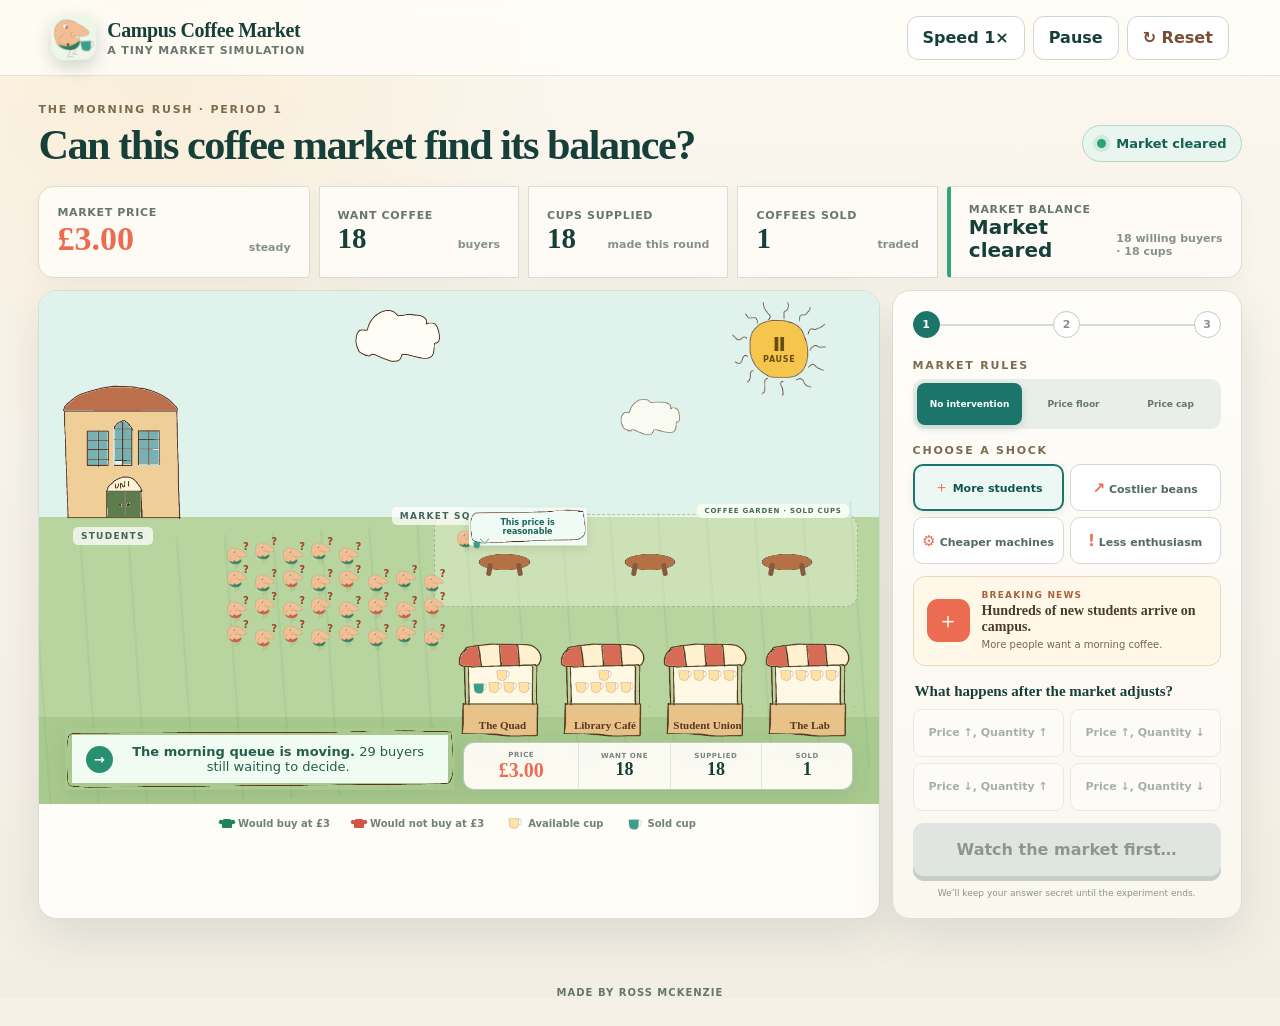
==== campus-coffee-market/index.html @ 9f4cde5a "Publish Campus Coffee Market" ====
<!doctype html>
<html lang="en">
  <head>
    <meta charset="UTF-8" />
    <meta name="viewport" content="width=device-width, initial-scale=1.0" />
    <meta name="theme-color" content="#173f3a" />
    <meta name="description" content="A tiny agent-based coffee market game about price discovery." />
    <meta property="og:title" content="Campus Coffee Market" />
    <meta property="og:description" content="Can a tiny market find its balance? Predict a shock, then watch buyers, coffee shops and prices adjust." />
    <meta property="og:type" content="website" />
    <meta property="og:image" content="/campus-coffee-market/og.png" />
    <meta name="twitter:card" content="summary_large_image" />
    <meta name="twitter:title" content="Campus Coffee Market" />
    <meta name="twitter:description" content="An interactive agent-based economics game for university open days." />
    <meta name="twitter:image" content="/campus-coffee-market/og.png" />
    <title>Campus Coffee Market</title>
    <script type="module" crossorigin src="/campus-coffee-market/assets/index-DklvJVyX.js"></script>
    <link rel="stylesheet" crossorigin href="/campus-coffee-market/assets/index-BuIMzpmz.css">
  </head>
  <body>
    <div id="app"></div>
  </body>
</html>
---- campus-coffee-market/assets/index-BuIMzpmz.css ----
:root{color:#173f3a;font-synthesis:none;text-rendering:optimizelegibility;--ink:#173f3a;--muted:#66766f;--paper:#fffdf8;--cream:#f6f1e7;--green:#1b7569;--green-dark:#10564e;--coral:#ec6c52;--gold:#f2b94b;--line:#d9ded6;--shadow:0 18px 45px #1f433b1c;background:#f6f1e7;font-family:Inter,ui-sans-serif,system-ui,-apple-system,BlinkMacSystemFont,Segoe UI,sans-serif}*{box-sizing:border-box}body{background:radial-gradient(circle at 12% 4%,#f2b94b24,#0000 26rem),linear-gradient(#fbf7ef,#f3eee4);min-width:320px;min-height:100vh;margin:0}button,fieldset{font:inherit}button{-webkit-tap-highlight-color:transparent}button:focus-visible,a:focus-visible{outline-offset:3px;outline:3px solid #f2b94b}.topbar{-webkit-backdrop-filter:blur(16px);backdrop-filter:blur(16px);background:#fffdf8d1;border-bottom:1px solid #173f3a1f;justify-content:space-between;align-items:center;min-height:76px;padding:12px clamp(18px,4vw,64px);display:flex}.brand{color:inherit;align-items:center;gap:11px;text-decoration:none;display:flex}.brand-mark{background:#eef6e8;border-radius:13px;width:45px;height:45px;display:block;position:relative;overflow:hidden;transform:rotate(-2deg);box-shadow:0 7px 17px #173f3a33}.brand-mark:before{content:"";background:url(/campus-coffee-market/art/sketches/coloured/customer-green-trousers-exact.png) 50%/contain no-repeat;position:absolute;inset:3px 6px 2px 3px}.brand-mark:after{content:"";background:url(/campus-coffee-market/art/sketches/coloured/cup-sold-exact.png) 50%/contain no-repeat;width:14px;height:11px;position:absolute;bottom:8px;right:2px}.brand strong{letter-spacing:-.02em;font-family:Georgia,serif;font-size:20px;display:block}.brand small{color:var(--muted);letter-spacing:.08em;text-transform:uppercase;margin-top:2px;font-size:11px;font-weight:700;display:block}.header-actions{gap:8px;display:flex}.icon-button{min-height:44px;color:var(--ink);cursor:pointer;background:#fff;border:1px solid #cfd7d1;border-radius:11px;padding:0 15px;font-weight:750}.icon-button:hover{background:#f1f6f3;border-color:#afc2b9}.icon-button:disabled{cursor:default;opacity:.6}.icon-button.reset{color:#7a4d35}.page-shell{width:min(1450px,100% - clamp(24px,6vw,88px));margin:0 auto;padding:27px 0 50px}.intro-row{justify-content:space-between;align-items:end;gap:20px;margin-bottom:20px;display:flex}.eyebrow,.control-kicker{color:#7c6b4f;letter-spacing:.16em;margin:0 0 7px;font-size:11px;font-weight:850}h1,h2{letter-spacing:-.035em;font-family:Georgia,Times New Roman,serif}h1{max-width:790px;color:var(--ink);margin:0;font-size:clamp(30px,3.3vw,48px);line-height:1.02}h2{margin:0;font-size:clamp(24px,2.2vw,34px)}.phase-pill{color:#146154;background:#e9f5ef;border:1px solid #b8d4ca;border-radius:100px;flex:none;margin-bottom:4px;padding:10px 14px;font-size:13px;font-weight:800}.phase-pill span{background:#2ca176;border-radius:50%;width:9px;height:9px;margin-right:6px;display:inline-block;box-shadow:0 0 0 4px #2ca17621}.phase-pill.shortage{color:#a43f2d;background:#fff0e7;border-color:#efbaa9}.phase-pill.shortage span{background:var(--coral);box-shadow:0 0 0 4px #ec6c5224}.phase-pill.surplus{color:#7a5a11;background:#fff7db;border-color:#e7ca73}.phase-pill.surplus span{background:#d89d23;box-shadow:0 0 0 4px #d89d2321}.metrics{grid-template-columns:1.15fr repeat(3,.85fr) 1.25fr;gap:9px;margin-bottom:12px;display:grid}.metric{background:#fffdf8d6;border:1px solid #d9ded7;grid-template-columns:auto auto;align-content:center;min-height:92px;padding:15px 18px;display:grid;box-shadow:0 6px 20px #1f433b0a}.metric:first-child{border-radius:15px 4px 4px 15px}.metric:last-child{border-radius:4px 15px 15px 4px}.metric>span{color:var(--muted);letter-spacing:.06em;text-transform:uppercase;grid-column:1/-1;font-size:11px;font-weight:800}.metric strong{color:var(--ink);align-self:baseline;font-family:Georgia,serif;font-size:29px;line-height:1.15}.metric em{color:#85918c;place-self:end;margin-bottom:4px;font-size:11px;font-style:normal;font-weight:750}.price-metric strong{color:var(--coral);font-size:34px}.imbalance-metric{border-left:4px solid #36a37c}.imbalance-metric strong{font-family:inherit;font-size:20px}.imbalance-metric.shortage{border-left-color:var(--coral);background:#fff8f4}.imbalance-metric.shortage strong{color:#b9432d}.imbalance-metric.surplus{border-left-color:var(--gold);background:#fffaf0}.imbalance-metric.surplus strong{color:#8b6413}.game-layout{grid-template-columns:minmax(0,1fr) 350px;align-items:stretch;gap:12px;display:grid}.market-panel,.control-panel{background:var(--paper);box-shadow:var(--shadow);border:1px solid #d8ded6;border-radius:18px}.market-panel{min-width:0;overflow:hidden}.market-scene{isolation:isolate;background:linear-gradient(#dff2ec 0 44%,#b8d59f 44% 83%,#a9ca8e 83%);height:clamp(485px,57vh,650px);position:relative;overflow:hidden}.market-scene:before{content:"";z-index:-1;background:repeating-linear-gradient(86deg,#0000 0 45px,#43744c12 46px 48px);height:52%;position:absolute;inset:45% -10% auto;transform:skewY(-3deg)}.scene-sky{position:absolute;inset:0 0 56%;overflow:hidden}.sun{color:#674d12;background:#f8ca5f;border:0;border-radius:50%;place-content:center;gap:1px;width:76px;height:76px;padding:0;display:grid;position:absolute;top:11%;right:8%;box-shadow:0 0 0 13px #f8ca5f2e,0 7px 18px #6a4d1324}.sun-control{z-index:3;cursor:pointer;transition:transform .18s,box-shadow .18s,background .18s}.sun-control:hover:not(:disabled){transform:scale(1.06);box-shadow:0 0 0 16px #f8ca5f33,0 9px 22px #6a4d1333}.sun-control:active:not(:disabled){transform:scale(.96)}.sun-control span{letter-spacing:-4px;font-size:20px;font-weight:950;line-height:1;transform:translate(-2px)}.sun-control small{letter-spacing:.09em;font-size:8px;font-weight:950}.sun-control.paused{color:#fff;background:var(--coral);box-shadow:0 0 0 13px #ec6c522e,0 7px 18px #6a35272b}.sun-control.paused span{letter-spacing:0;transform:translate(1px)}.sun-control.next-round{color:#fff;background:var(--teal);animation:1.15s ease-in-out infinite alternate nextRoundPrompt;box-shadow:0 0 0 13px #18786d2e,0 7px 18px #28504833}.sun-control.next-round span{letter-spacing:0;transform:none}.sun-control.next-round small{max-width:58px;line-height:1.05}.sun-control:disabled{cursor:default;color:#4b462cb3;background:#efd681;box-shadow:0 0 0 10px #efd68126}body[data-art-style=sketches] .sun{color:#674d12;width:98px;height:98px;box-shadow:none;background-color:#0000;background-image:url(/campus-coffee-market/art/sketches/coloured/sun-exact.png);background-position:50%;background-repeat:no-repeat;background-size:contain;border-radius:0;top:4%;right:6%}body[data-art-style=sketches] .sun-control:hover:not(:disabled){box-shadow:none;filter:drop-shadow(0 7px 7px #6a4d132e)}body[data-art-style=sketches] .sun-control.paused,body[data-art-style=sketches] .sun-control.next-round,body[data-art-style=sketches] .sun-control:disabled{box-shadow:none;background-color:#0000;background-image:url(/campus-coffee-market/art/sketches/coloured/sun-exact.png)}body[data-art-style=sketches] .sun-control.paused{color:#a33f31}body[data-art-style=sketches] .sun-control.next-round{color:#176f64}body[data-art-style=sketches] .sun-control:disabled{opacity:.72}.policy-sign{z-index:6;color:#fff;text-align:center;background:#a7672f;border:3px solid #f7f0dc;border-radius:5px;outline:2px solid #704c2f;min-width:118px;padding:7px 10px;position:absolute;top:10%;left:32%;transform:rotate(-1deg);box-shadow:0 5px #57361f2e}.policy-sign[hidden]{display:none}.policy-sign small,.policy-sign strong{display:block}.policy-sign small{letter-spacing:.13em;opacity:.82;font-size:7px;font-weight:900}.policy-sign strong{margin-top:2px;font-size:12px;line-height:1}.policy-sign.price-cap{background:#b94f3d}.policy-sign.price-floor{background:#39786d}.cloud{background:#ffffffc2;border-radius:20px;width:85px;height:20px;position:absolute}.cloud:before,.cloud:after{content:"";background:inherit;border-radius:50%;position:absolute;bottom:0}.cloud:before{width:33px;height:33px;left:15px}.cloud:after{width:27px;height:27px;right:13px}.cloud-one{top:18%;left:40%}.cloud-two{opacity:.8;top:38%;left:69%;transform:scale(.7)}body[data-art-style=sketches] .cloud{background-color:#0000;background-image:url(/campus-coffee-market/art/sketches/coloured/cloud-exact.png);background-position:50%;background-repeat:no-repeat;background-size:contain;border-radius:0;width:96px;height:58px}body[data-art-style=sketches] .cloud:before,body[data-art-style=sketches] .cloud:after{display:none}body[data-art-style=sketches] .cloud-one{top:7%;left:37%}body[data-art-style=sketches] .cloud-two{top:43%;left:67%}@keyframes nextRoundPrompt{0%{transform:scale(1)}to{transform:scale(1.06)}}.campus-building{z-index:1;background:#d8b180;border-bottom:8px solid #b88960;border-radius:4px 4px 0 0;justify-content:center;align-items:center;gap:8%;width:27%;height:18%;display:flex;position:absolute;top:25.5%;left:3.5%;box-shadow:0 10px #d8b180,0 18px #b88960}.campus-building:before{content:"";border-bottom:20px solid #8e5b42;border-left:17px solid #0000;border-right:17px solid #0000;position:absolute;top:-19px;left:-7%;right:-7%}.campus-building i{background:#eef7ec;border-radius:50% 50% 0 0;width:9%;height:42%;box-shadow:inset 0 0 0 3px #7b654e}.campus-building .flag{background:var(--coral);color:#fff;letter-spacing:.1em;padding:3px 7px;font-size:8px;font-weight:900;position:absolute;top:-37px;left:50%}.campus-building .flag:before{content:"";background:#5b4d3c;width:2px;height:28px;position:absolute;top:-3px;left:-3px}body[data-art-style=sketches] .campus-building{width:28%;height:27%;box-shadow:none;background:url(/campus-coffee-market/art/sketches/coloured/university-building-exact.png) 0 100%/contain no-repeat;border:0;border-radius:0;display:block;top:18%;left:2.5%}body[data-art-style=sketches] .campus-building:before,body[data-art-style=sketches] .campus-building>*{display:none}.zone-label{z-index:3;color:#44655a;letter-spacing:.14em;background:#ffffffb8;border-radius:5px;padding:4px 8px;font-size:9px;font-weight:900;position:absolute}.students-label{top:46%;left:4%}.queue-label{top:42%;left:42%}.seating-area{z-index:2;background:#eff8e059;border:1px dashed #34695057;border-radius:13px;height:18%;position:absolute;top:43.5%;left:47%;right:2.5%}.seating-area>span{color:#47695c;letter-spacing:.11em;background:#f9fff2e6;border-radius:5px;padding:3px 7px;font-size:7px;font-weight:950;position:absolute;top:-11px;right:8px}.garden-table{background:#b77a4e;border-radius:5px;width:11%;height:8px;position:absolute;top:48%;box-shadow:0 3px #8f603f}.garden-table:before,.garden-table:after{content:"";background:#865a3f;border-radius:2px;width:5px;height:18px;position:absolute;top:-5px}.garden-table:before{left:18%;transform:rotate(10deg)}.garden-table:after{right:18%;transform:rotate(-10deg)}.garden-table.table-one{left:10%}.garden-table.table-two{left:44.5%}.garden-table.table-three{right:10%}body[data-art-style=sketches] .garden-table{width:13%;height:18px;box-shadow:none;background:url(/campus-coffee-market/art/sketches/coloured/market-table-exact.png) 50%/100% 100% no-repeat;border-radius:0;top:42%}body[data-art-style=sketches] .garden-table:before,body[data-art-style=sketches] .garden-table:after{height:13px;top:10px}.people-layer{z-index:5;pointer-events:none;position:absolute;inset:0}.person{left:var(--x);top:var(--y);width:14px;height:24px;transition:left .72s cubic-bezier(.2,.8,.3,1),top .72s cubic-bezier(.2,.8,.3,1),opacity .45s;transition-delay:var(--delay);position:absolute;transform:translate(-50%,-50%)}.person:before{content:"";background:#e3a879;border-radius:50%;width:9px;height:9px;position:absolute;top:0;left:3px;box-shadow:0 0 0 1px #4230241f}.person i{border-radius:5px 5px 2px 2px;width:11px;height:10px;position:absolute;top:9px;left:2px}.person b:before,.person b:after{content:"";background:#365b55;border-radius:2px;width:3px;height:6px;position:absolute;top:18px}.person b:before{left:3px;transform:rotate(5deg)}.person b:after{right:2px;transform:rotate(-5deg)}.person.willing-at-three i{background:#218263}.person.unwilling-at-three i{background:#d65348}.person.inactive{opacity:.62}.person.inactive:after{content:"×";color:#9e4136;font-size:11px;font-weight:900;position:absolute;top:-5px;left:10px}.agent-thought{color:#8b3829;text-align:center;background:#fff4ee;border:1px solid #e8a492;border-radius:6px;width:max-content;max-width:118px;padding:3px 6px;font-size:8px;font-weight:900;display:none;position:absolute;top:-22px;left:12px;box-shadow:0 3px 8px #4e30221f}.agent-thought:before{content:"";background:#fff4ee;border-bottom:1px solid #e8a492;border-right:1px solid #e8a492;width:6px;height:6px;position:absolute;bottom:-4px;left:5px;transform:rotate(45deg)}.person.turning-away{opacity:1;filter:none;z-index:8;transition-duration:1.15s}.person.turning-away i{transform:scaleX(-1)}.person.turning-away:after{content:"↙";color:#a03d2c;font-size:12px;top:3px;left:-9px}.person.turning-away .agent-thought{animation:.72s both thoughtPop;display:block}.person.satisfied{z-index:9}.person.satisfied .agent-thought{color:#1c6659;background:#f0fbf5;border-color:#7bbba8;animation:.72s both thoughtPop;display:block}.person.satisfied .agent-thought:before{background:#f0fbf5;border-color:#7bbba8}.person.queued{animation:.85s ease-in-out infinite alternate waiting;animation-delay:var(--delay)}.person.queued:after{content:"?";color:#9c432f;font-size:10px;font-weight:900;position:absolute;top:-7px;left:10px}.person.no-coffee:after{content:"!";color:#a03d2c;font-size:12px}.person.sold-out-speaker .agent-thought{animation:.72s both thoughtPop;display:block}.person.served{animation:1.1s ease-in-out infinite alternate happy;animation-delay:var(--delay)}.person.served:after{content:"";background:#35a08e;border:1px solid #225f57;border-radius:1px 1px 3px 3px;width:6px;height:5px;position:absolute;top:10px;right:-4px;box-shadow:2px 0 0 -1px #eef8f4,3px 0 0 -1px #225f57}.person.entrant i{box-shadow:0 0 0 3px var(--coral);outline:2px solid #fff}body[data-art-style=sketches] .person{width:20px;height:23px}body[data-art-style=sketches] .person:before,body[data-art-style=sketches] .person b{display:none}body[data-art-style=sketches] .person i{transform-origin:50%;background-color:#0000;background-position:50%;background-repeat:no-repeat;background-size:contain;border-radius:0;width:100%;height:100%;top:0;left:0}body[data-art-style=sketches] .person.willing-at-three i{background-image:url(/campus-coffee-market/art/sketches/coloured/customer-green-trousers-exact.png)}body[data-art-style=sketches] .person.unwilling-at-three i{background-image:url(/campus-coffee-market/art/sketches/coloured/customer-red-trousers-exact.png)}body[data-art-style=sketches] .person.inactive:after,body[data-art-style=sketches] .person.queued:after{top:-6px;left:16px}body[data-art-style=sketches] .person.turning-away:after{top:8px;left:-8px}body[data-art-style=sketches] .person.entrant i{box-shadow:none;filter:drop-shadow(0 0 2px white) drop-shadow(0 0 2px var(--coral));outline:0}body[data-art-style=sketches] .person.served:after{width:9px;height:7px;box-shadow:none;background:url(/campus-coffee-market/art/sketches/coloured/cup-sold-exact.png) 50%/contain no-repeat;border:0;border-radius:0;top:12px;right:-5px}@keyframes waiting{to{translate:0 -3px}}@keyframes happy{to{translate:0 -2px;rotate:2deg}}@keyframes thoughtPop{0%{opacity:0;transform:translateY(5px)scale(.9)}to{opacity:1;transform:translateY(0)scale(1)}}.shops-row{z-index:4;grid-template-columns:repeat(4,1fr);gap:7px;display:grid;position:absolute;bottom:12.5%;left:49.5%;right:2.5%}.shop{text-align:center;background:#fff8ea;border:2px solid #fff9ee;border-radius:7px 7px 3px 3px;min-width:0;height:118px;padding:29px 6px 6px;position:relative;box-shadow:0 8px #3454412e}.shop:before{content:"";background:#d6ebdf;border:2px solid #26584d29;border-radius:9px 9px 0 0;height:45px;position:absolute;bottom:0;left:10%;right:10%}.shop strong{z-index:2;color:#274e47;white-space:nowrap;text-overflow:ellipsis;font-family:Georgia,serif;font-size:clamp(10px,1.1vw,14px);display:block;position:relative;overflow:hidden}.shop>span{color:#31574f;font-size:9px;font-weight:800;position:absolute;bottom:-22px;left:4px;right:4px}.shop>span b{color:#a24531}.shop .shop-bubble{z-index:12;color:#843827;background:#fffaf5;border:1px solid #e7a38f;border-radius:10px;width:max-content;max-width:128px;padding:7px 9px;font-size:10px;font-weight:900;line-height:1.2;animation:.34s cubic-bezier(.2,.9,.35,1.25) both shopBubblePop;position:absolute;bottom:calc(100% + 10px);left:50%;right:auto;transform:translate(-50%);box-shadow:0 6px 16px #432f2229}.shop .shop-bubble:after{content:"";background:#fffaf5;border-bottom:1px solid #e7a38f;border-right:1px solid #e7a38f;width:8px;height:8px;position:absolute;bottom:-5px;left:50%;transform:translate(-50%)rotate(45deg)}@keyframes shopBubblePop{0%{opacity:0;transform:translate(-50%)translateY(6px)scale(.88)}to{opacity:1;transform:translate(-50%)translateY(0)scale(1)}}.awning{border-radius:6px 6px 2px 2px;height:22px;display:flex;position:absolute;top:0;left:-2px;right:-2px;overflow:hidden}.awning i{background:var(--coral);flex:1}.awning i:nth-child(2n){background:#fff5e3}.shop.gold .awning i:nth-child(odd){background:#e8a82c}.shop.mint .awning i:nth-child(odd){background:#3a9987}.shop.blue .awning i:nth-child(odd){background:#557fa2}.cup-rack{z-index:2;flex-wrap:wrap-reverse;justify-content:center;gap:3px;display:flex;position:absolute;bottom:13px;left:10%;right:10%}.mini-cup,.key-cup{background:#fff;border:1.5px solid #955933;border-radius:1px 1px 4px 4px;width:10px;height:8px;display:inline-block;position:relative}.mini-cup:after,.key-cup:after{content:"";border:1.5px solid #955933;border-left:0;border-radius:0 4px 4px 0;width:4px;height:4px;position:absolute;top:1px;right:-4px}.mini-cup.sold,.key-cup.sold{opacity:1;background:#35a08e;border-color:#1f675d;transform:translateY(1px)}.mini-cup.sold:after,.key-cup.sold:after{border-color:#1f675d}.mini-cup.unsold,.key-cup.available{background:#ffe2a4}.mini-cup.unsold{animation:.8s ease-in-out infinite alternate cupPulse}body[data-art-style=sketches] .mini-cup,body[data-art-style=sketches] .key-cup{background-color:#0000;background-position:50%;background-repeat:no-repeat;background-size:contain;border:0;border-radius:0;width:14px;height:11px}body[data-art-style=sketches] .mini-cup:after,body[data-art-style=sketches] .key-cup:after{display:none}body[data-art-style=sketches] .mini-cup.unsold,body[data-art-style=sketches] .key-cup.available{background-color:#0000;background-image:url(/campus-coffee-market/art/sketches/coloured/cup-available-exact.png)}body[data-art-style=sketches] .mini-cup.sold,body[data-art-style=sketches] .key-cup.sold{background-color:#0000;background-image:url(/campus-coffee-market/art/sketches/coloured/cup-sold-exact.png);border:0}@keyframes cupPulse{to{transform:translateY(-2px)}}body[data-art-style=sketches] .shop{height:100px;box-shadow:none;background-color:#0000;background-image:url(/campus-coffee-market/art/sketches/coloured/coffee-shop-exact.png);background-position:50%;background-repeat:no-repeat;background-size:100% 100%;border:0;border-radius:0;padding:0}body[data-art-style=sketches] .shop:before,body[data-art-style=sketches] .shop .awning{display:none}body[data-art-style=sketches] .shop strong{z-index:3;color:#5b3520;font-family:Georgia,serif;font-size:clamp(8px,.9vw,11px);line-height:1;position:absolute;bottom:9%;left:8%;right:8%}body[data-art-style=sketches] .shop .cup-rack{align-content:flex-end;gap:1px;height:27%;inset:30% 12% auto}body[data-art-style=sketches] .shop>span:not(.shop-bubble){bottom:-20px}.scene-caption{z-index:7;color:#255e50;text-align:center;-webkit-backdrop-filter:blur(8px);backdrop-filter:blur(8px);background:#f7fffaeb;border:1px solid #47856c59;border-radius:11px;justify-content:center;align-items:center;gap:10px;min-height:48px;padding:9px 14px;font-size:13px;display:flex;position:absolute;bottom:2.7%;left:3%;right:50.5%;box-shadow:0 6px 20px #2c5c461f}.scene-caption.shortage{color:#8e3b2c;background:#fff4eff0;border-color:#e9a18e}.scene-caption.surplus{color:#76550d;background:#fffae7f0;border-color:#e6c166}.caption-copy{min-width:0}.caption-next{min-height:32px;color:inherit;font:inherit;cursor:pointer;background:#ffffffb8;border:1px solid;border-radius:8px;flex:none;padding:5px 9px;font-size:10px;font-weight:850}.caption-next:hover{background:#fff;transform:translateY(-1px)}.caption-next:focus-visible{outline-offset:2px;outline:3px solid #1e695d47}body[data-art-style=sketches] .shop-bubble,body[data-art-style=sketches] .agent-thought,body[data-art-style=sketches] .scene-caption{border:7px solid #0000;background-clip:padding-box;border-image-source:url(/campus-coffee-market/art/sketches/coloured/text-box-border-exact.png);border-image-slice:42 58;border-image-width:8px;border-image-repeat:stretch;border-radius:0}body[data-art-style=sketches] .shop-bubble:after,body[data-art-style=sketches] .agent-thought:before{border-color:#5b3520}.site-credit{width:min(1180px,100% - 34px);color:var(--muted);letter-spacing:.1em;text-align:center;text-transform:uppercase;margin:18px auto 28px;font-size:10px;font-weight:800}.caption-icon{color:#fff;background:#29906f;border-radius:50%;flex:none;place-items:center;width:27px;height:27px;font-weight:900;display:grid}.shortage .caption-icon{background:var(--coral)}.surplus .caption-icon{background:#d59b22}.scene-stats{z-index:8;-webkit-backdrop-filter:blur(8px);backdrop-filter:blur(8px);background:#fffdf8f0;border:1px solid #47695e57;border-radius:11px;grid-template-columns:1.25fr repeat(3,1fr);min-height:48px;display:grid;position:absolute;bottom:2.7%;left:50.5%;right:3%;overflow:hidden;box-shadow:0 6px 20px #2c5c461f}.scene-stat{text-align:center;border-left:1px solid #dde4df;place-content:center;min-width:0;padding:7px 5px;display:grid}.scene-stat:first-child{border-left:0}.scene-stat small{color:#78857f;letter-spacing:.08em;font-size:7px;font-weight:900}.scene-stat strong{color:var(--ink);font-family:Georgia,serif;font-size:18px;line-height:1.1}.scene-stat.price strong{color:var(--coral);font-size:20px}.visual-key{color:#718079;flex-wrap:wrap;justify-content:center;align-items:center;gap:8px 24px;min-height:38px;padding:8px 16px;font-size:10px;font-weight:750;display:flex}.visual-key span{align-items:center;gap:6px;display:inline-flex}.key-shirt{border-radius:3px 3px 1px 1px;width:10px;height:9px;display:inline-block;position:relative}.key-shirt:before,.key-shirt:after{content:"";background:inherit;border-radius:1px;width:4px;height:4px;position:absolute;top:1px}.key-shirt:before{left:-3px;transform:rotate(25deg)}.key-shirt:after{right:-3px;transform:rotate(-25deg)}.key-shirt.willing{background:#218263}.key-shirt.unwilling{background:#d65348}.control-panel{background:linear-gradient(#fffdf9,#faf7ef);padding:20px}.step-marker{align-items:center;margin-bottom:21px;display:flex}.step-marker span{color:#87928d;background:#fff;border:1px solid #bdc9c3;border-radius:50%;place-items:center;width:27px;height:27px;font-size:11px;font-weight:850;display:grid}.step-marker span.active{color:#fff;border-color:var(--green);background:var(--green)}.step-marker i{background:#d5dcd7;flex:1;height:2px}.scenario-grid{grid-template-columns:1fr 1fr;gap:6px;margin-bottom:12px;display:grid}.policy-toggle{background:#e9eeea;border-radius:11px;grid-template-columns:1.15fr 1fr 1fr;gap:5px;margin-bottom:15px;padding:4px;display:grid}.policy-toggle button{color:#66756f;cursor:pointer;background:0 0;border:0;border-radius:8px;min-height:42px;padding:5px 6px;font-size:9px;font-weight:850;line-height:1.15}.policy-toggle button.selected{color:#fff;background:var(--green);box-shadow:0 3px 8px #1b756933}.secondary-kicker{margin-top:3px}.scenario-button{color:#526a63;cursor:pointer;background:#fff;border:1px solid #d2dbd5;border-radius:10px;min-height:47px;padding:7px 8px;font-size:11px;font-weight:800}.scenario-button span{color:var(--coral);margin-right:4px;font-size:15px}.scenario-button.selected{border:2px solid var(--green);color:var(--green-dark);background:#edf8f4;box-shadow:0 3px 10px #1b75691a}.shock-card,.shock-badge{border-radius:12px;align-items:center;gap:12px;display:flex}.shock-card{background:#fff8e8;border:1px solid #ecd8b8;margin-bottom:17px;padding:13px}.shock-card.policy-card{background:#f0f8f5;border-color:#c9ddd6}.shock-card.policy-card .shock-icon{background:#39786d}.shock-icon,.shock-badge>span{color:#fff;background:var(--coral);border-radius:11px;flex:none;place-items:center;width:43px;height:43px;font-size:22px;font-weight:850;display:grid}.shock-card small,.shock-badge small{color:#a7623b;letter-spacing:.13em;font-size:9px;font-weight:900;display:block}.shock-card strong{color:#493b2d;margin:3px 0;font-family:Georgia,serif;font-size:14px;line-height:1.15;display:block}.shock-card p{color:#776450;margin:0;font-size:10px;line-height:1.35}.prediction-field{border:0;margin:0 0 12px;padding:0}.prediction-field legend{color:var(--ink);margin-bottom:9px;font-family:Georgia,serif;font-size:15px;font-weight:700}.prediction-grid{grid-template-columns:1fr 1fr;gap:6px;display:grid}.prediction-button{color:#4b625b;cursor:pointer;background:#fff;border:1px solid #d2dad5;border-radius:9px;min-height:48px;padding:7px;font-size:11px;font-weight:800;line-height:1.25}.prediction-button:hover:not(:disabled){background:#f1f9f6;border-color:#75a99c}.prediction-button.selected{color:#fff;border-color:var(--green);background:var(--green)}.prediction-button:disabled{opacity:.48;cursor:default}.primary-button{color:#fff;background:var(--green);width:100%;min-height:53px;box-shadow:0 7px 0 var(--green-dark);cursor:pointer;border:0;border-radius:11px;padding:10px 16px;font-weight:850}.primary-button:hover:not(:disabled){background:#20877a;transform:translateY(-1px)}.primary-button:active:not(:disabled){box-shadow:0 3px 0 var(--green-dark);transform:translateY(4px)}.primary-button:disabled{color:#8c9792;cursor:default;background:#e0e5e1;box-shadow:0 5px #c6cec8}.hint{color:#8a958f;text-align:center;margin:12px 0 0;font-size:9px}.shock-badge{background:#eef7f3;padding:14px}.shock-badge strong{font-family:Georgia,serif;font-size:16px;display:block}.shock-badge small{color:#66766f;letter-spacing:0;margin-top:3px;line-height:1.35}.watch-list{margin-top:25px}.watch-list>p{color:var(--muted);text-transform:uppercase;letter-spacing:.08em;margin:0 0 12px;font-size:11px;font-weight:800}.watch-list span{color:#9aa49f;border-bottom:1px solid #e6e9e6;align-items:center;gap:10px;min-height:45px;font-size:12px;font-weight:750;display:flex}.watch-list span i{background:#e6e9e6;border-radius:50%;place-items:center;width:24px;height:24px;font-size:10px;font-style:normal;display:grid}.watch-list span.seen{color:var(--green-dark)}.watch-list span.seen i{color:#fff;background:var(--green)}.waiting-copy{color:#687871;text-align:center;margin-top:26px;font-size:11px}.waiting-copy i{background:var(--coral);border-radius:50%;width:8px;height:8px;margin-right:6px;animation:.7s infinite alternate blink;display:inline-block}.round-lesson{color:#214f49;background:#edf8f5;border:1px solid #b9d9d2;border-radius:14px;margin-top:16px;padding:15px 16px}.round-lesson small{color:var(--teal);letter-spacing:.09em;margin-bottom:5px;font-size:10px;font-weight:900;display:block}.round-lesson strong{font-size:15px;line-height:1.25;display:block}.round-lesson p{color:#486962;margin:6px 0 0;font-size:12px;line-height:1.45}@keyframes blink{to{opacity:.25}}.result-mark{background:#e9f6ef;border-radius:12px;align-items:center;gap:12px;padding:14px;display:flex}.result-mark>span{color:#fff;background:#2a9a72;border-radius:50%;place-items:center;width:42px;height:42px;font-size:22px;font-weight:900;display:grid}.result-mark.try-again{background:#fff4df}.result-mark.try-again>span{background:#d89f2e}.result-mark strong,.result-mark small{display:block}.result-mark strong{font-family:Georgia,serif;font-size:18px}.result-mark small{color:var(--muted);margin-top:3px;font-size:10px;line-height:1.3}.result-numbers{grid-template-columns:1fr 1fr;gap:8px;margin:15px 0;display:grid}.result-numbers div{background:#fff;border:1px solid #dbe1dc;border-radius:10px;padding:11px}.result-numbers span,.result-numbers small{color:#7b8882;letter-spacing:.08em;font-size:8px;font-weight:800;display:block}.result-numbers strong{color:var(--coral);margin:2px 0;font-family:Georgia,serif;font-size:21px;display:block}.result-explanation{color:#53665f;font-size:12px;line-height:1.55}.economics-button{margin-top:6px}.text-button{width:100%;color:var(--green-dark);cursor:pointer;background:0 0;border:0;margin-top:13px;font-size:11px;font-weight:850}.economics-panel{background:var(--paper);box-shadow:var(--shadow);border:1px solid #d8ded6;border-radius:18px;grid-template-columns:.9fr 1.1fr;align-items:center;gap:30px;margin-top:13px;padding:25px;display:grid}.economics-panel[hidden]{display:none}.economics-panel p:not(.eyebrow){color:var(--muted);line-height:1.55}#economics-chart{background:#fbfaf6;border-radius:12px;width:100%;height:280px}.chart-legend{color:#66736e;flex-wrap:wrap;gap:8px 15px;margin-top:16px;font-size:11px;display:flex}.chart-legend span{align-items:center;gap:7px;display:inline-flex}.legend-line{border-top:3px solid #6f7773;width:25px;height:0}.legend-line.baseline{border-top-style:dashed;border-top-width:2px}.legend-line.shifted{border-color:var(--teal)}.legend-line.shifted.demand{border-color:var(--coral)}.legend-line.shifted.policy{border-color:#c17b18}@media (width<=1050px){.metrics{grid-template-columns:repeat(5,minmax(0,1fr))}.metric{padding:12px}.metric strong{font-size:24px}.game-layout{grid-template-columns:1fr 310px}.control-panel{padding:16px}}@media (width<=820px){.topbar{align-items:flex-start}.brand small{display:none}.header-actions{flex-wrap:wrap;justify-content:flex-end}.icon-button{min-height:40px;padding:0 10px;font-size:11px}.page-shell{width:min(100% - 20px,720px);padding-top:20px}.intro-row{align-items:flex-start}.phase-pill{display:none}.metrics{grid-template-columns:repeat(2,1fr)}.metric,.metric:first-child,.metric:last-child{border-radius:11px}.metric:last-child{grid-column:1/-1}.game-layout{grid-template-columns:1fr}.market-scene{height:510px}.scene-caption{font-size:11px;right:48%}.scene-stats{left:53%}.control-panel{order:-1}.economics-panel{grid-template-columns:1fr}}@media (width<=520px){.topbar{padding:10px 12px}.brand strong{font-size:16px}.brand-mark{width:38px;height:38px;font-size:19px}.header-actions .reset{display:none}h1{font-size:30px}.metric{min-height:78px}.metric strong{font-size:23px}.market-scene{height:430px}.seating-area{top:44%;left:40%;right:1.5%}.scene-caption{flex-wrap:wrap;gap:6px;min-height:44px;bottom:2%;left:2%;right:2%}.caption-copy{white-space:nowrap;text-overflow:ellipsis;overflow:hidden}.caption-next{min-height:28px;padding-block:3px}.scene-stats{min-height:42px;bottom:14%;left:31%;right:2%}.scene-stat{padding-inline:2px}.scene-stat small{font-size:6px}.scene-stat strong{font-size:14px}.scene-stat.price strong{font-size:15px}.shops-row{gap:3px;left:42%;right:1.5%}.shop{height:95px}.shop strong{font-size:8px}.shop>span{font-size:7px}.visual-key{gap:9px;padding-inline:8px;font-size:8px}}@media (prefers-reduced-motion:reduce){*,:before,:after{scroll-behavior:auto!important;transition-duration:.01ms!important;animation-duration:.01ms!important;animation-iteration-count:1!important}}
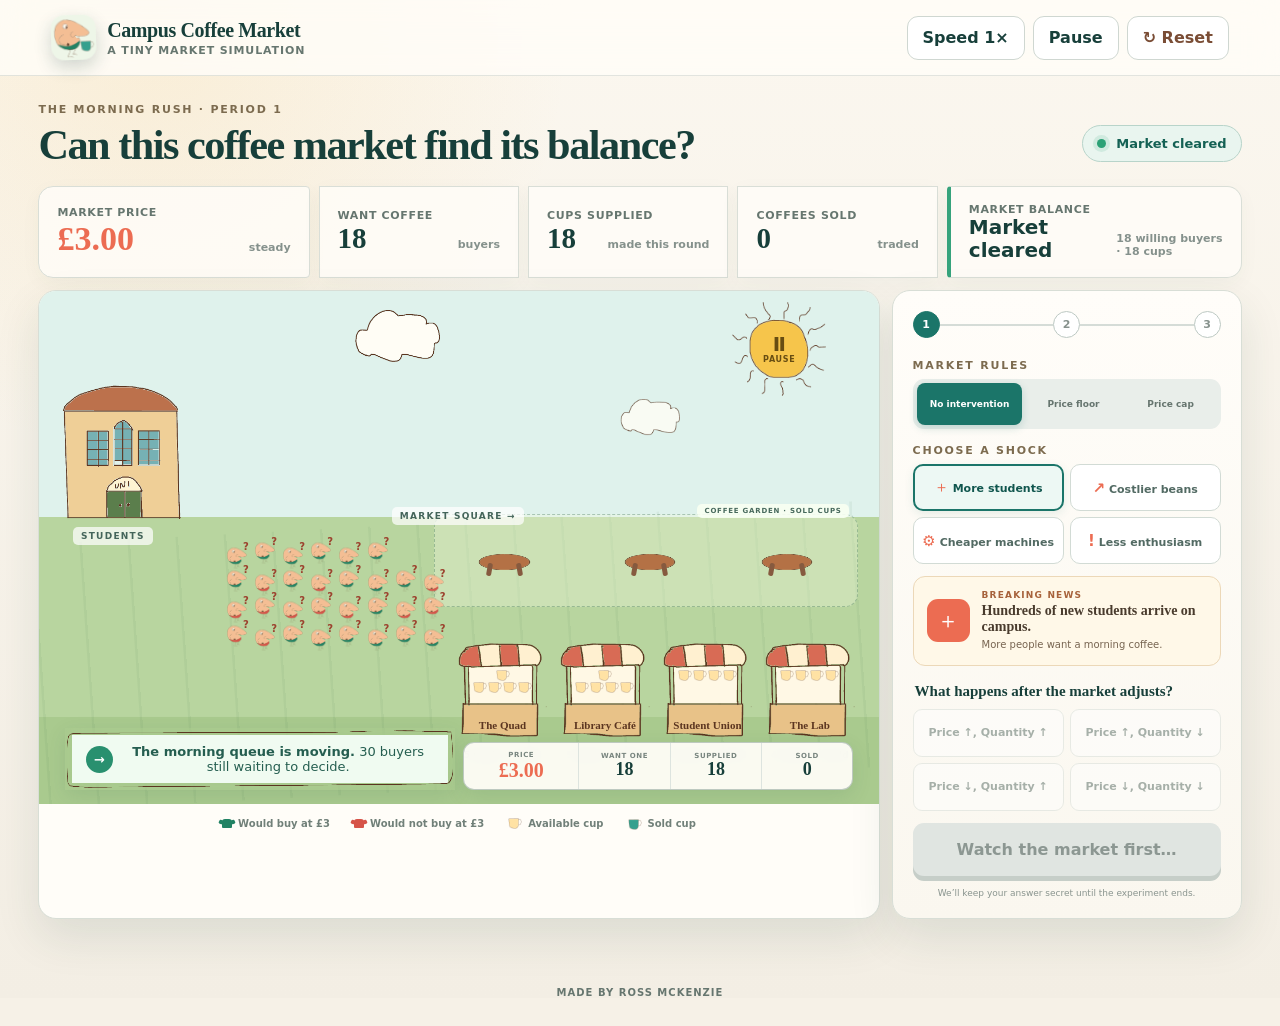
==== commit 0288f459: "Fix Campus Coffee Market preview layering" ====
--- a/campus-coffee-market/index.html
+++ b/campus-coffee-market/index.html
@@ -8,11 +8,16 @@
     <meta property="og:title" content="Campus Coffee Market" />
     <meta property="og:description" content="Can a tiny market find its balance? Predict a shock, then watch buyers, coffee shops and prices adjust." />
     <meta property="og:type" content="website" />
-    <meta property="og:image" content="/campus-coffee-market/og.png" />
+    <meta property="og:url" content="https://rossmck94.github.io/campus-coffee-market/" />
+    <meta property="og:image" content="https://rossmck94.github.io/campus-coffee-market/social-preview-v2.png" />
+    <meta property="og:image:width" content="1200" />
+    <meta property="og:image:height" content="630" />
+    <meta property="og:image:alt" content="A hand-drawn customer buying coffee from a campus stall." />
     <meta name="twitter:card" content="summary_large_image" />
     <meta name="twitter:title" content="Campus Coffee Market" />
     <meta name="twitter:description" content="An interactive agent-based economics game for university open days." />
-    <meta name="twitter:image" content="/campus-coffee-market/og.png" />
+    <meta name="twitter:image" content="https://rossmck94.github.io/campus-coffee-market/social-preview-v2.png" />
+    <meta name="twitter:image:alt" content="A hand-drawn customer buying coffee from a campus stall." />
     <title>Campus Coffee Market</title>
     <script type="module" crossorigin src="/campus-coffee-market/assets/index-DklvJVyX.js"></script>
     <link rel="stylesheet" crossorigin href="/campus-coffee-market/assets/index-BuIMzpmz.css">
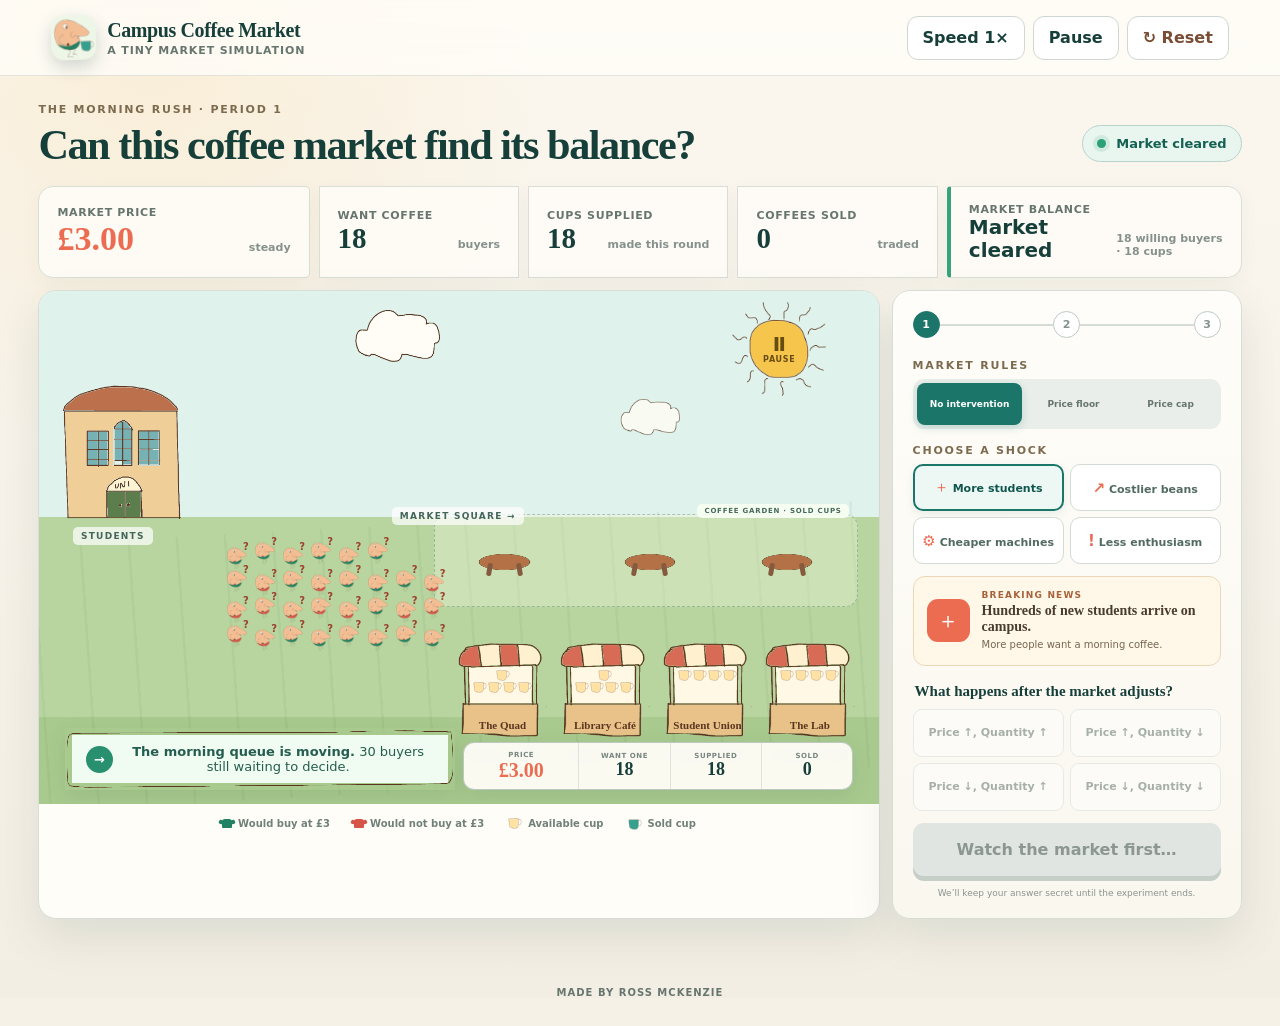
==== commit c60adf0a: "Repair Campus Coffee Market customer contour" ====
--- a/campus-coffee-market/index.html
+++ b/campus-coffee-market/index.html
@@ -9,14 +9,14 @@
     <meta property="og:description" content="Can a tiny market find its balance? Predict a shock, then watch buyers, coffee shops and prices adjust." />
     <meta property="og:type" content="website" />
     <meta property="og:url" content="https://rossmck94.github.io/campus-coffee-market/" />
-    <meta property="og:image" content="https://rossmck94.github.io/campus-coffee-market/social-preview-v2.png" />
+    <meta property="og:image" content="https://rossmck94.github.io/campus-coffee-market/social-preview-v3.png" />
     <meta property="og:image:width" content="1200" />
     <meta property="og:image:height" content="630" />
     <meta property="og:image:alt" content="A hand-drawn customer buying coffee from a campus stall." />
     <meta name="twitter:card" content="summary_large_image" />
     <meta name="twitter:title" content="Campus Coffee Market" />
     <meta name="twitter:description" content="An interactive agent-based economics game for university open days." />
-    <meta name="twitter:image" content="https://rossmck94.github.io/campus-coffee-market/social-preview-v2.png" />
+    <meta name="twitter:image" content="https://rossmck94.github.io/campus-coffee-market/social-preview-v3.png" />
     <meta name="twitter:image:alt" content="A hand-drawn customer buying coffee from a campus stall." />
     <title>Campus Coffee Market</title>
     <script type="module" crossorigin src="/campus-coffee-market/assets/index-DklvJVyX.js"></script>
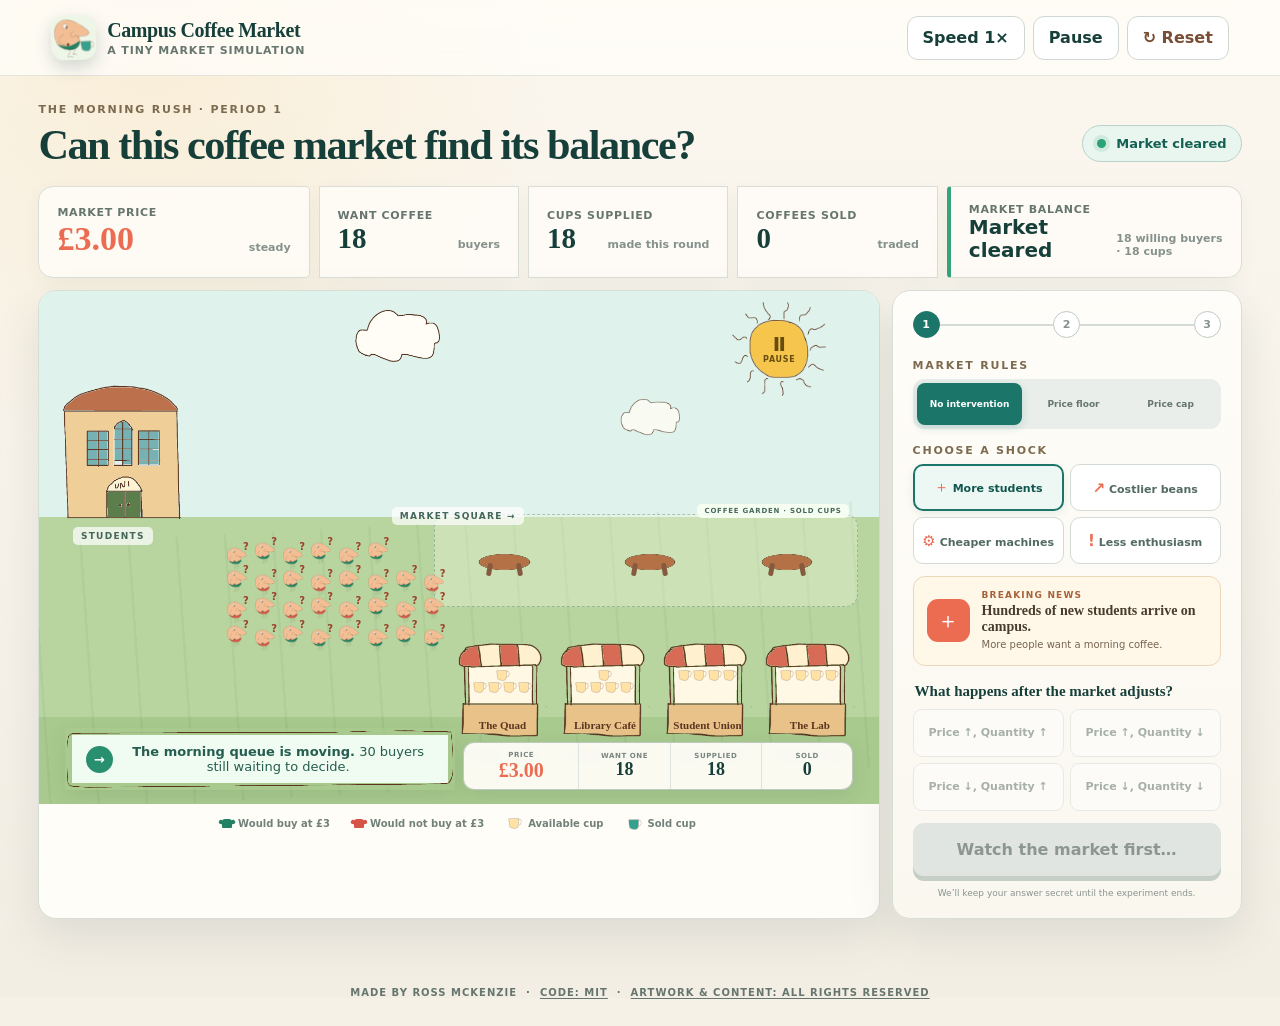
==== commit 278a8ca8: "Publish Campus Coffee Market licence notices" ====
--- a/campus-coffee-market/index.html
+++ b/campus-coffee-market/index.html
@@ -19,8 +19,8 @@
     <meta name="twitter:image" content="https://rossmck94.github.io/campus-coffee-market/social-preview-v3.png" />
     <meta name="twitter:image:alt" content="A hand-drawn customer buying coffee from a campus stall." />
     <title>Campus Coffee Market</title>
-    <script type="module" crossorigin src="/campus-coffee-market/assets/index-DklvJVyX.js"></script>
-    <link rel="stylesheet" crossorigin href="/campus-coffee-market/assets/index-BuIMzpmz.css">
+    <script type="module" crossorigin src="/campus-coffee-market/assets/index-BkUS3i_N.js"></script>
+    <link rel="stylesheet" crossorigin href="/campus-coffee-market/assets/index-Ck4MxFuU.css">
   </head>
   <body>
     <div id="app"></div>
--- a/campus-coffee-market/assets/index-Ck4MxFuU.css
+++ b/campus-coffee-market/assets/index-Ck4MxFuU.css
@@ -0,0 +1 @@
+:root{color:#173f3a;font-synthesis:none;text-rendering:optimizelegibility;--ink:#173f3a;--muted:#66766f;--paper:#fffdf8;--cream:#f6f1e7;--green:#1b7569;--green-dark:#10564e;--coral:#ec6c52;--gold:#f2b94b;--line:#d9ded6;--shadow:0 18px 45px #1f433b1c;background:#f6f1e7;font-family:Inter,ui-sans-serif,system-ui,-apple-system,BlinkMacSystemFont,Segoe UI,sans-serif}*{box-sizing:border-box}body{background:radial-gradient(circle at 12% 4%,#f2b94b24,#0000 26rem),linear-gradient(#fbf7ef,#f3eee4);min-width:320px;min-height:100vh;margin:0}button,fieldset{font:inherit}button{-webkit-tap-highlight-color:transparent}button:focus-visible,a:focus-visible{outline-offset:3px;outline:3px solid #f2b94b}.topbar{-webkit-backdrop-filter:blur(16px);backdrop-filter:blur(16px);background:#fffdf8d1;border-bottom:1px solid #173f3a1f;justify-content:space-between;align-items:center;min-height:76px;padding:12px clamp(18px,4vw,64px);display:flex}.brand{color:inherit;align-items:center;gap:11px;text-decoration:none;display:flex}.brand-mark{background:#eef6e8;border-radius:13px;width:45px;height:45px;display:block;position:relative;overflow:hidden;transform:rotate(-2deg);box-shadow:0 7px 17px #173f3a33}.brand-mark:before{content:"";background:url(/campus-coffee-market/art/sketches/coloured/customer-green-trousers-exact.png) 50%/contain no-repeat;position:absolute;inset:3px 6px 2px 3px}.brand-mark:after{content:"";background:url(/campus-coffee-market/art/sketches/coloured/cup-sold-exact.png) 50%/contain no-repeat;width:14px;height:11px;position:absolute;bottom:8px;right:2px}.brand strong{letter-spacing:-.02em;font-family:Georgia,serif;font-size:20px;display:block}.brand small{color:var(--muted);letter-spacing:.08em;text-transform:uppercase;margin-top:2px;font-size:11px;font-weight:700;display:block}.header-actions{gap:8px;display:flex}.icon-button{min-height:44px;color:var(--ink);cursor:pointer;background:#fff;border:1px solid #cfd7d1;border-radius:11px;padding:0 15px;font-weight:750}.icon-button:hover{background:#f1f6f3;border-color:#afc2b9}.icon-button:disabled{cursor:default;opacity:.6}.icon-button.reset{color:#7a4d35}.page-shell{width:min(1450px,100% - clamp(24px,6vw,88px));margin:0 auto;padding:27px 0 50px}.intro-row{justify-content:space-between;align-items:end;gap:20px;margin-bottom:20px;display:flex}.eyebrow,.control-kicker{color:#7c6b4f;letter-spacing:.16em;margin:0 0 7px;font-size:11px;font-weight:850}h1,h2{letter-spacing:-.035em;font-family:Georgia,Times New Roman,serif}h1{max-width:790px;color:var(--ink);margin:0;font-size:clamp(30px,3.3vw,48px);line-height:1.02}h2{margin:0;font-size:clamp(24px,2.2vw,34px)}.phase-pill{color:#146154;background:#e9f5ef;border:1px solid #b8d4ca;border-radius:100px;flex:none;margin-bottom:4px;padding:10px 14px;font-size:13px;font-weight:800}.phase-pill span{background:#2ca176;border-radius:50%;width:9px;height:9px;margin-right:6px;display:inline-block;box-shadow:0 0 0 4px #2ca17621}.phase-pill.shortage{color:#a43f2d;background:#fff0e7;border-color:#efbaa9}.phase-pill.shortage span{background:var(--coral);box-shadow:0 0 0 4px #ec6c5224}.phase-pill.surplus{color:#7a5a11;background:#fff7db;border-color:#e7ca73}.phase-pill.surplus span{background:#d89d23;box-shadow:0 0 0 4px #d89d2321}.metrics{grid-template-columns:1.15fr repeat(3,.85fr) 1.25fr;gap:9px;margin-bottom:12px;display:grid}.metric{background:#fffdf8d6;border:1px solid #d9ded7;grid-template-columns:auto auto;align-content:center;min-height:92px;padding:15px 18px;display:grid;box-shadow:0 6px 20px #1f433b0a}.metric:first-child{border-radius:15px 4px 4px 15px}.metric:last-child{border-radius:4px 15px 15px 4px}.metric>span{color:var(--muted);letter-spacing:.06em;text-transform:uppercase;grid-column:1/-1;font-size:11px;font-weight:800}.metric strong{color:var(--ink);align-self:baseline;font-family:Georgia,serif;font-size:29px;line-height:1.15}.metric em{color:#85918c;place-self:end;margin-bottom:4px;font-size:11px;font-style:normal;font-weight:750}.price-metric strong{color:var(--coral);font-size:34px}.imbalance-metric{border-left:4px solid #36a37c}.imbalance-metric strong{font-family:inherit;font-size:20px}.imbalance-metric.shortage{border-left-color:var(--coral);background:#fff8f4}.imbalance-metric.shortage strong{color:#b9432d}.imbalance-metric.surplus{border-left-color:var(--gold);background:#fffaf0}.imbalance-metric.surplus strong{color:#8b6413}.game-layout{grid-template-columns:minmax(0,1fr) 350px;align-items:stretch;gap:12px;display:grid}.market-panel,.control-panel{background:var(--paper);box-shadow:var(--shadow);border:1px solid #d8ded6;border-radius:18px}.market-panel{min-width:0;overflow:hidden}.market-scene{isolation:isolate;background:linear-gradient(#dff2ec 0 44%,#b8d59f 44% 83%,#a9ca8e 83%);height:clamp(485px,57vh,650px);position:relative;overflow:hidden}.market-scene:before{content:"";z-index:-1;background:repeating-linear-gradient(86deg,#0000 0 45px,#43744c12 46px 48px);height:52%;position:absolute;inset:45% -10% auto;transform:skewY(-3deg)}.scene-sky{position:absolute;inset:0 0 56%;overflow:hidden}.sun{color:#674d12;background:#f8ca5f;border:0;border-radius:50%;place-content:center;gap:1px;width:76px;height:76px;padding:0;display:grid;position:absolute;top:11%;right:8%;box-shadow:0 0 0 13px #f8ca5f2e,0 7px 18px #6a4d1324}.sun-control{z-index:3;cursor:pointer;transition:transform .18s,box-shadow .18s,background .18s}.sun-control:hover:not(:disabled){transform:scale(1.06);box-shadow:0 0 0 16px #f8ca5f33,0 9px 22px #6a4d1333}.sun-control:active:not(:disabled){transform:scale(.96)}.sun-control span{letter-spacing:-4px;font-size:20px;font-weight:950;line-height:1;transform:translate(-2px)}.sun-control small{letter-spacing:.09em;font-size:8px;font-weight:950}.sun-control.paused{color:#fff;background:var(--coral);box-shadow:0 0 0 13px #ec6c522e,0 7px 18px #6a35272b}.sun-control.paused span{letter-spacing:0;transform:translate(1px)}.sun-control.next-round{color:#fff;background:var(--teal);animation:1.15s ease-in-out infinite alternate nextRoundPrompt;box-shadow:0 0 0 13px #18786d2e,0 7px 18px #28504833}.sun-control.next-round span{letter-spacing:0;transform:none}.sun-control.next-round small{max-width:58px;line-height:1.05}.sun-control:disabled{cursor:default;color:#4b462cb3;background:#efd681;box-shadow:0 0 0 10px #efd68126}body[data-art-style=sketches] .sun{color:#674d12;width:98px;height:98px;box-shadow:none;background-color:#0000;background-image:url(/campus-coffee-market/art/sketches/coloured/sun-exact.png);background-position:50%;background-repeat:no-repeat;background-size:contain;border-radius:0;top:4%;right:6%}body[data-art-style=sketches] .sun-control:hover:not(:disabled){box-shadow:none;filter:drop-shadow(0 7px 7px #6a4d132e)}body[data-art-style=sketches] .sun-control.paused,body[data-art-style=sketches] .sun-control.next-round,body[data-art-style=sketches] .sun-control:disabled{box-shadow:none;background-color:#0000;background-image:url(/campus-coffee-market/art/sketches/coloured/sun-exact.png)}body[data-art-style=sketches] .sun-control.paused{color:#a33f31}body[data-art-style=sketches] .sun-control.next-round{color:#176f64}body[data-art-style=sketches] .sun-control:disabled{opacity:.72}.policy-sign{z-index:6;color:#fff;text-align:center;background:#a7672f;border:3px solid #f7f0dc;border-radius:5px;outline:2px solid #704c2f;min-width:118px;padding:7px 10px;position:absolute;top:10%;left:32%;transform:rotate(-1deg);box-shadow:0 5px #57361f2e}.policy-sign[hidden]{display:none}.policy-sign small,.policy-sign strong{display:block}.policy-sign small{letter-spacing:.13em;opacity:.82;font-size:7px;font-weight:900}.policy-sign strong{margin-top:2px;font-size:12px;line-height:1}.policy-sign.price-cap{background:#b94f3d}.policy-sign.price-floor{background:#39786d}.cloud{background:#ffffffc2;border-radius:20px;width:85px;height:20px;position:absolute}.cloud:before,.cloud:after{content:"";background:inherit;border-radius:50%;position:absolute;bottom:0}.cloud:before{width:33px;height:33px;left:15px}.cloud:after{width:27px;height:27px;right:13px}.cloud-one{top:18%;left:40%}.cloud-two{opacity:.8;top:38%;left:69%;transform:scale(.7)}body[data-art-style=sketches] .cloud{background-color:#0000;background-image:url(/campus-coffee-market/art/sketches/coloured/cloud-exact.png);background-position:50%;background-repeat:no-repeat;background-size:contain;border-radius:0;width:96px;height:58px}body[data-art-style=sketches] .cloud:before,body[data-art-style=sketches] .cloud:after{display:none}body[data-art-style=sketches] .cloud-one{top:7%;left:37%}body[data-art-style=sketches] .cloud-two{top:43%;left:67%}@keyframes nextRoundPrompt{0%{transform:scale(1)}to{transform:scale(1.06)}}.campus-building{z-index:1;background:#d8b180;border-bottom:8px solid #b88960;border-radius:4px 4px 0 0;justify-content:center;align-items:center;gap:8%;width:27%;height:18%;display:flex;position:absolute;top:25.5%;left:3.5%;box-shadow:0 10px #d8b180,0 18px #b88960}.campus-building:before{content:"";border-bottom:20px solid #8e5b42;border-left:17px solid #0000;border-right:17px solid #0000;position:absolute;top:-19px;left:-7%;right:-7%}.campus-building i{background:#eef7ec;border-radius:50% 50% 0 0;width:9%;height:42%;box-shadow:inset 0 0 0 3px #7b654e}.campus-building .flag{background:var(--coral);color:#fff;letter-spacing:.1em;padding:3px 7px;font-size:8px;font-weight:900;position:absolute;top:-37px;left:50%}.campus-building .flag:before{content:"";background:#5b4d3c;width:2px;height:28px;position:absolute;top:-3px;left:-3px}body[data-art-style=sketches] .campus-building{width:28%;height:27%;box-shadow:none;background:url(/campus-coffee-market/art/sketches/coloured/university-building-exact.png) 0 100%/contain no-repeat;border:0;border-radius:0;display:block;top:18%;left:2.5%}body[data-art-style=sketches] .campus-building:before,body[data-art-style=sketches] .campus-building>*{display:none}.zone-label{z-index:3;color:#44655a;letter-spacing:.14em;background:#ffffffb8;border-radius:5px;padding:4px 8px;font-size:9px;font-weight:900;position:absolute}.students-label{top:46%;left:4%}.queue-label{top:42%;left:42%}.seating-area{z-index:2;background:#eff8e059;border:1px dashed #34695057;border-radius:13px;height:18%;position:absolute;top:43.5%;left:47%;right:2.5%}.seating-area>span{color:#47695c;letter-spacing:.11em;background:#f9fff2e6;border-radius:5px;padding:3px 7px;font-size:7px;font-weight:950;position:absolute;top:-11px;right:8px}.garden-table{background:#b77a4e;border-radius:5px;width:11%;height:8px;position:absolute;top:48%;box-shadow:0 3px #8f603f}.garden-table:before,.garden-table:after{content:"";background:#865a3f;border-radius:2px;width:5px;height:18px;position:absolute;top:-5px}.garden-table:before{left:18%;transform:rotate(10deg)}.garden-table:after{right:18%;transform:rotate(-10deg)}.garden-table.table-one{left:10%}.garden-table.table-two{left:44.5%}.garden-table.table-three{right:10%}body[data-art-style=sketches] .garden-table{width:13%;height:18px;box-shadow:none;background:url(/campus-coffee-market/art/sketches/coloured/market-table-exact.png) 50%/100% 100% no-repeat;border-radius:0;top:42%}body[data-art-style=sketches] .garden-table:before,body[data-art-style=sketches] .garden-table:after{height:13px;top:10px}.people-layer{z-index:5;pointer-events:none;position:absolute;inset:0}.person{left:var(--x);top:var(--y);width:14px;height:24px;transition:left .72s cubic-bezier(.2,.8,.3,1),top .72s cubic-bezier(.2,.8,.3,1),opacity .45s;transition-delay:var(--delay);position:absolute;transform:translate(-50%,-50%)}.person:before{content:"";background:#e3a879;border-radius:50%;width:9px;height:9px;position:absolute;top:0;left:3px;box-shadow:0 0 0 1px #4230241f}.person i{border-radius:5px 5px 2px 2px;width:11px;height:10px;position:absolute;top:9px;left:2px}.person b:before,.person b:after{content:"";background:#365b55;border-radius:2px;width:3px;height:6px;position:absolute;top:18px}.person b:before{left:3px;transform:rotate(5deg)}.person b:after{right:2px;transform:rotate(-5deg)}.person.willing-at-three i{background:#218263}.person.unwilling-at-three i{background:#d65348}.person.inactive{opacity:.62}.person.inactive:after{content:"×";color:#9e4136;font-size:11px;font-weight:900;position:absolute;top:-5px;left:10px}.agent-thought{color:#8b3829;text-align:center;background:#fff4ee;border:1px solid #e8a492;border-radius:6px;width:max-content;max-width:118px;padding:3px 6px;font-size:8px;font-weight:900;display:none;position:absolute;top:-22px;left:12px;box-shadow:0 3px 8px #4e30221f}.agent-thought:before{content:"";background:#fff4ee;border-bottom:1px solid #e8a492;border-right:1px solid #e8a492;width:6px;height:6px;position:absolute;bottom:-4px;left:5px;transform:rotate(45deg)}.person.turning-away{opacity:1;filter:none;z-index:8;transition-duration:1.15s}.person.turning-away i{transform:scaleX(-1)}.person.turning-away:after{content:"↙";color:#a03d2c;font-size:12px;top:3px;left:-9px}.person.turning-away .agent-thought{animation:.72s both thoughtPop;display:block}.person.satisfied{z-index:9}.person.satisfied .agent-thought{color:#1c6659;background:#f0fbf5;border-color:#7bbba8;animation:.72s both thoughtPop;display:block}.person.satisfied .agent-thought:before{background:#f0fbf5;border-color:#7bbba8}.person.queued{animation:.85s ease-in-out infinite alternate waiting;animation-delay:var(--delay)}.person.queued:after{content:"?";color:#9c432f;font-size:10px;font-weight:900;position:absolute;top:-7px;left:10px}.person.no-coffee:after{content:"!";color:#a03d2c;font-size:12px}.person.sold-out-speaker .agent-thought{animation:.72s both thoughtPop;display:block}.person.served{animation:1.1s ease-in-out infinite alternate happy;animation-delay:var(--delay)}.person.served:after{content:"";background:#35a08e;border:1px solid #225f57;border-radius:1px 1px 3px 3px;width:6px;height:5px;position:absolute;top:10px;right:-4px;box-shadow:2px 0 0 -1px #eef8f4,3px 0 0 -1px #225f57}.person.entrant i{box-shadow:0 0 0 3px var(--coral);outline:2px solid #fff}body[data-art-style=sketches] .person{width:20px;height:23px}body[data-art-style=sketches] .person:before,body[data-art-style=sketches] .person b{display:none}body[data-art-style=sketches] .person i{transform-origin:50%;background-color:#0000;background-position:50%;background-repeat:no-repeat;background-size:contain;border-radius:0;width:100%;height:100%;top:0;left:0}body[data-art-style=sketches] .person.willing-at-three i{background-image:url(/campus-coffee-market/art/sketches/coloured/customer-green-trousers-exact.png)}body[data-art-style=sketches] .person.unwilling-at-three i{background-image:url(/campus-coffee-market/art/sketches/coloured/customer-red-trousers-exact.png)}body[data-art-style=sketches] .person.inactive:after,body[data-art-style=sketches] .person.queued:after{top:-6px;left:16px}body[data-art-style=sketches] .person.turning-away:after{top:8px;left:-8px}body[data-art-style=sketches] .person.entrant i{box-shadow:none;filter:drop-shadow(0 0 2px white) drop-shadow(0 0 2px var(--coral));outline:0}body[data-art-style=sketches] .person.served:after{width:9px;height:7px;box-shadow:none;background:url(/campus-coffee-market/art/sketches/coloured/cup-sold-exact.png) 50%/contain no-repeat;border:0;border-radius:0;top:12px;right:-5px}@keyframes waiting{to{translate:0 -3px}}@keyframes happy{to{translate:0 -2px;rotate:2deg}}@keyframes thoughtPop{0%{opacity:0;transform:translateY(5px)scale(.9)}to{opacity:1;transform:translateY(0)scale(1)}}.shops-row{z-index:4;grid-template-columns:repeat(4,1fr);gap:7px;display:grid;position:absolute;bottom:12.5%;left:49.5%;right:2.5%}.shop{text-align:center;background:#fff8ea;border:2px solid #fff9ee;border-radius:7px 7px 3px 3px;min-width:0;height:118px;padding:29px 6px 6px;position:relative;box-shadow:0 8px #3454412e}.shop:before{content:"";background:#d6ebdf;border:2px solid #26584d29;border-radius:9px 9px 0 0;height:45px;position:absolute;bottom:0;left:10%;right:10%}.shop strong{z-index:2;color:#274e47;white-space:nowrap;text-overflow:ellipsis;font-family:Georgia,serif;font-size:clamp(10px,1.1vw,14px);display:block;position:relative;overflow:hidden}.shop>span{color:#31574f;font-size:9px;font-weight:800;position:absolute;bottom:-22px;left:4px;right:4px}.shop>span b{color:#a24531}.shop .shop-bubble{z-index:12;color:#843827;background:#fffaf5;border:1px solid #e7a38f;border-radius:10px;width:max-content;max-width:128px;padding:7px 9px;font-size:10px;font-weight:900;line-height:1.2;animation:.34s cubic-bezier(.2,.9,.35,1.25) both shopBubblePop;position:absolute;bottom:calc(100% + 10px);left:50%;right:auto;transform:translate(-50%);box-shadow:0 6px 16px #432f2229}.shop .shop-bubble:after{content:"";background:#fffaf5;border-bottom:1px solid #e7a38f;border-right:1px solid #e7a38f;width:8px;height:8px;position:absolute;bottom:-5px;left:50%;transform:translate(-50%)rotate(45deg)}@keyframes shopBubblePop{0%{opacity:0;transform:translate(-50%)translateY(6px)scale(.88)}to{opacity:1;transform:translate(-50%)translateY(0)scale(1)}}.awning{border-radius:6px 6px 2px 2px;height:22px;display:flex;position:absolute;top:0;left:-2px;right:-2px;overflow:hidden}.awning i{background:var(--coral);flex:1}.awning i:nth-child(2n){background:#fff5e3}.shop.gold .awning i:nth-child(odd){background:#e8a82c}.shop.mint .awning i:nth-child(odd){background:#3a9987}.shop.blue .awning i:nth-child(odd){background:#557fa2}.cup-rack{z-index:2;flex-wrap:wrap-reverse;justify-content:center;gap:3px;display:flex;position:absolute;bottom:13px;left:10%;right:10%}.mini-cup,.key-cup{background:#fff;border:1.5px solid #955933;border-radius:1px 1px 4px 4px;width:10px;height:8px;display:inline-block;position:relative}.mini-cup:after,.key-cup:after{content:"";border:1.5px solid #955933;border-left:0;border-radius:0 4px 4px 0;width:4px;height:4px;position:absolute;top:1px;right:-4px}.mini-cup.sold,.key-cup.sold{opacity:1;background:#35a08e;border-color:#1f675d;transform:translateY(1px)}.mini-cup.sold:after,.key-cup.sold:after{border-color:#1f675d}.mini-cup.unsold,.key-cup.available{background:#ffe2a4}.mini-cup.unsold{animation:.8s ease-in-out infinite alternate cupPulse}body[data-art-style=sketches] .mini-cup,body[data-art-style=sketches] .key-cup{background-color:#0000;background-position:50%;background-repeat:no-repeat;background-size:contain;border:0;border-radius:0;width:14px;height:11px}body[data-art-style=sketches] .mini-cup:after,body[data-art-style=sketches] .key-cup:after{display:none}body[data-art-style=sketches] .mini-cup.unsold,body[data-art-style=sketches] .key-cup.available{background-color:#0000;background-image:url(/campus-coffee-market/art/sketches/coloured/cup-available-exact.png)}body[data-art-style=sketches] .mini-cup.sold,body[data-art-style=sketches] .key-cup.sold{background-color:#0000;background-image:url(/campus-coffee-market/art/sketches/coloured/cup-sold-exact.png);border:0}@keyframes cupPulse{to{transform:translateY(-2px)}}body[data-art-style=sketches] .shop{height:100px;box-shadow:none;background-color:#0000;background-image:url(/campus-coffee-market/art/sketches/coloured/coffee-shop-exact.png);background-position:50%;background-repeat:no-repeat;background-size:100% 100%;border:0;border-radius:0;padding:0}body[data-art-style=sketches] .shop:before,body[data-art-style=sketches] .shop .awning{display:none}body[data-art-style=sketches] .shop strong{z-index:3;color:#5b3520;font-family:Georgia,serif;font-size:clamp(8px,.9vw,11px);line-height:1;position:absolute;bottom:9%;left:8%;right:8%}body[data-art-style=sketches] .shop .cup-rack{align-content:flex-end;gap:1px;height:27%;inset:30% 12% auto}body[data-art-style=sketches] .shop>span:not(.shop-bubble){bottom:-20px}.scene-caption{z-index:7;color:#255e50;text-align:center;-webkit-backdrop-filter:blur(8px);backdrop-filter:blur(8px);background:#f7fffaeb;border:1px solid #47856c59;border-radius:11px;justify-content:center;align-items:center;gap:10px;min-height:48px;padding:9px 14px;font-size:13px;display:flex;position:absolute;bottom:2.7%;left:3%;right:50.5%;box-shadow:0 6px 20px #2c5c461f}.scene-caption.shortage{color:#8e3b2c;background:#fff4eff0;border-color:#e9a18e}.scene-caption.surplus{color:#76550d;background:#fffae7f0;border-color:#e6c166}.caption-copy{min-width:0}.caption-next{min-height:32px;color:inherit;font:inherit;cursor:pointer;background:#ffffffb8;border:1px solid;border-radius:8px;flex:none;padding:5px 9px;font-size:10px;font-weight:850}.caption-next:hover{background:#fff;transform:translateY(-1px)}.caption-next:focus-visible{outline-offset:2px;outline:3px solid #1e695d47}body[data-art-style=sketches] .shop-bubble,body[data-art-style=sketches] .agent-thought,body[data-art-style=sketches] .scene-caption{border:7px solid #0000;background-clip:padding-box;border-image-source:url(/campus-coffee-market/art/sketches/coloured/text-box-border-exact.png);border-image-slice:42 58;border-image-width:8px;border-image-repeat:stretch;border-radius:0}body[data-art-style=sketches] .shop-bubble:after,body[data-art-style=sketches] .agent-thought:before{border-color:#5b3520}.site-credit{width:min(1180px,100% - 34px);color:var(--muted);letter-spacing:.1em;text-align:center;text-transform:uppercase;margin:18px auto 28px;font-size:10px;font-weight:800}.site-credit span{margin:0 .45em}.site-credit a{color:inherit;text-underline-offset:.22em}.site-credit a:hover{color:var(--ink)}.caption-icon{color:#fff;background:#29906f;border-radius:50%;flex:none;place-items:center;width:27px;height:27px;font-weight:900;display:grid}.shortage .caption-icon{background:var(--coral)}.surplus .caption-icon{background:#d59b22}.scene-stats{z-index:8;-webkit-backdrop-filter:blur(8px);backdrop-filter:blur(8px);background:#fffdf8f0;border:1px solid #47695e57;border-radius:11px;grid-template-columns:1.25fr repeat(3,1fr);min-height:48px;display:grid;position:absolute;bottom:2.7%;left:50.5%;right:3%;overflow:hidden;box-shadow:0 6px 20px #2c5c461f}.scene-stat{text-align:center;border-left:1px solid #dde4df;place-content:center;min-width:0;padding:7px 5px;display:grid}.scene-stat:first-child{border-left:0}.scene-stat small{color:#78857f;letter-spacing:.08em;font-size:7px;font-weight:900}.scene-stat strong{color:var(--ink);font-family:Georgia,serif;font-size:18px;line-height:1.1}.scene-stat.price strong{color:var(--coral);font-size:20px}.visual-key{color:#718079;flex-wrap:wrap;justify-content:center;align-items:center;gap:8px 24px;min-height:38px;padding:8px 16px;font-size:10px;font-weight:750;display:flex}.visual-key span{align-items:center;gap:6px;display:inline-flex}.key-shirt{border-radius:3px 3px 1px 1px;width:10px;height:9px;display:inline-block;position:relative}.key-shirt:before,.key-shirt:after{content:"";background:inherit;border-radius:1px;width:4px;height:4px;position:absolute;top:1px}.key-shirt:before{left:-3px;transform:rotate(25deg)}.key-shirt:after{right:-3px;transform:rotate(-25deg)}.key-shirt.willing{background:#218263}.key-shirt.unwilling{background:#d65348}.control-panel{background:linear-gradient(#fffdf9,#faf7ef);padding:20px}.step-marker{align-items:center;margin-bottom:21px;display:flex}.step-marker span{color:#87928d;background:#fff;border:1px solid #bdc9c3;border-radius:50%;place-items:center;width:27px;height:27px;font-size:11px;font-weight:850;display:grid}.step-marker span.active{color:#fff;border-color:var(--green);background:var(--green)}.step-marker i{background:#d5dcd7;flex:1;height:2px}.scenario-grid{grid-template-columns:1fr 1fr;gap:6px;margin-bottom:12px;display:grid}.policy-toggle{background:#e9eeea;border-radius:11px;grid-template-columns:1.15fr 1fr 1fr;gap:5px;margin-bottom:15px;padding:4px;display:grid}.policy-toggle button{color:#66756f;cursor:pointer;background:0 0;border:0;border-radius:8px;min-height:42px;padding:5px 6px;font-size:9px;font-weight:850;line-height:1.15}.policy-toggle button.selected{color:#fff;background:var(--green);box-shadow:0 3px 8px #1b756933}.secondary-kicker{margin-top:3px}.scenario-button{color:#526a63;cursor:pointer;background:#fff;border:1px solid #d2dbd5;border-radius:10px;min-height:47px;padding:7px 8px;font-size:11px;font-weight:800}.scenario-button span{color:var(--coral);margin-right:4px;font-size:15px}.scenario-button.selected{border:2px solid var(--green);color:var(--green-dark);background:#edf8f4;box-shadow:0 3px 10px #1b75691a}.shock-card,.shock-badge{border-radius:12px;align-items:center;gap:12px;display:flex}.shock-card{background:#fff8e8;border:1px solid #ecd8b8;margin-bottom:17px;padding:13px}.shock-card.policy-card{background:#f0f8f5;border-color:#c9ddd6}.shock-card.policy-card .shock-icon{background:#39786d}.shock-icon,.shock-badge>span{color:#fff;background:var(--coral);border-radius:11px;flex:none;place-items:center;width:43px;height:43px;font-size:22px;font-weight:850;display:grid}.shock-card small,.shock-badge small{color:#a7623b;letter-spacing:.13em;font-size:9px;font-weight:900;display:block}.shock-card strong{color:#493b2d;margin:3px 0;font-family:Georgia,serif;font-size:14px;line-height:1.15;display:block}.shock-card p{color:#776450;margin:0;font-size:10px;line-height:1.35}.prediction-field{border:0;margin:0 0 12px;padding:0}.prediction-field legend{color:var(--ink);margin-bottom:9px;font-family:Georgia,serif;font-size:15px;font-weight:700}.prediction-grid{grid-template-columns:1fr 1fr;gap:6px;display:grid}.prediction-button{color:#4b625b;cursor:pointer;background:#fff;border:1px solid #d2dad5;border-radius:9px;min-height:48px;padding:7px;font-size:11px;font-weight:800;line-height:1.25}.prediction-button:hover:not(:disabled){background:#f1f9f6;border-color:#75a99c}.prediction-button.selected{color:#fff;border-color:var(--green);background:var(--green)}.prediction-button:disabled{opacity:.48;cursor:default}.primary-button{color:#fff;background:var(--green);width:100%;min-height:53px;box-shadow:0 7px 0 var(--green-dark);cursor:pointer;border:0;border-radius:11px;padding:10px 16px;font-weight:850}.primary-button:hover:not(:disabled){background:#20877a;transform:translateY(-1px)}.primary-button:active:not(:disabled){box-shadow:0 3px 0 var(--green-dark);transform:translateY(4px)}.primary-button:disabled{color:#8c9792;cursor:default;background:#e0e5e1;box-shadow:0 5px #c6cec8}.hint{color:#8a958f;text-align:center;margin:12px 0 0;font-size:9px}.shock-badge{background:#eef7f3;padding:14px}.shock-badge strong{font-family:Georgia,serif;font-size:16px;display:block}.shock-badge small{color:#66766f;letter-spacing:0;margin-top:3px;line-height:1.35}.watch-list{margin-top:25px}.watch-list>p{color:var(--muted);text-transform:uppercase;letter-spacing:.08em;margin:0 0 12px;font-size:11px;font-weight:800}.watch-list span{color:#9aa49f;border-bottom:1px solid #e6e9e6;align-items:center;gap:10px;min-height:45px;font-size:12px;font-weight:750;display:flex}.watch-list span i{background:#e6e9e6;border-radius:50%;place-items:center;width:24px;height:24px;font-size:10px;font-style:normal;display:grid}.watch-list span.seen{color:var(--green-dark)}.watch-list span.seen i{color:#fff;background:var(--green)}.waiting-copy{color:#687871;text-align:center;margin-top:26px;font-size:11px}.waiting-copy i{background:var(--coral);border-radius:50%;width:8px;height:8px;margin-right:6px;animation:.7s infinite alternate blink;display:inline-block}.round-lesson{color:#214f49;background:#edf8f5;border:1px solid #b9d9d2;border-radius:14px;margin-top:16px;padding:15px 16px}.round-lesson small{color:var(--teal);letter-spacing:.09em;margin-bottom:5px;font-size:10px;font-weight:900;display:block}.round-lesson strong{font-size:15px;line-height:1.25;display:block}.round-lesson p{color:#486962;margin:6px 0 0;font-size:12px;line-height:1.45}@keyframes blink{to{opacity:.25}}.result-mark{background:#e9f6ef;border-radius:12px;align-items:center;gap:12px;padding:14px;display:flex}.result-mark>span{color:#fff;background:#2a9a72;border-radius:50%;place-items:center;width:42px;height:42px;font-size:22px;font-weight:900;display:grid}.result-mark.try-again{background:#fff4df}.result-mark.try-again>span{background:#d89f2e}.result-mark strong,.result-mark small{display:block}.result-mark strong{font-family:Georgia,serif;font-size:18px}.result-mark small{color:var(--muted);margin-top:3px;font-size:10px;line-height:1.3}.result-numbers{grid-template-columns:1fr 1fr;gap:8px;margin:15px 0;display:grid}.result-numbers div{background:#fff;border:1px solid #dbe1dc;border-radius:10px;padding:11px}.result-numbers span,.result-numbers small{color:#7b8882;letter-spacing:.08em;font-size:8px;font-weight:800;display:block}.result-numbers strong{color:var(--coral);margin:2px 0;font-family:Georgia,serif;font-size:21px;display:block}.result-explanation{color:#53665f;font-size:12px;line-height:1.55}.economics-button{margin-top:6px}.text-button{width:100%;color:var(--green-dark);cursor:pointer;background:0 0;border:0;margin-top:13px;font-size:11px;font-weight:850}.economics-panel{background:var(--paper);box-shadow:var(--shadow);border:1px solid #d8ded6;border-radius:18px;grid-template-columns:.9fr 1.1fr;align-items:center;gap:30px;margin-top:13px;padding:25px;display:grid}.economics-panel[hidden]{display:none}.economics-panel p:not(.eyebrow){color:var(--muted);line-height:1.55}#economics-chart{background:#fbfaf6;border-radius:12px;width:100%;height:280px}.chart-legend{color:#66736e;flex-wrap:wrap;gap:8px 15px;margin-top:16px;font-size:11px;display:flex}.chart-legend span{align-items:center;gap:7px;display:inline-flex}.legend-line{border-top:3px solid #6f7773;width:25px;height:0}.legend-line.baseline{border-top-style:dashed;border-top-width:2px}.legend-line.shifted{border-color:var(--teal)}.legend-line.shifted.demand{border-color:var(--coral)}.legend-line.shifted.policy{border-color:#c17b18}@media (width<=1050px){.metrics{grid-template-columns:repeat(5,minmax(0,1fr))}.metric{padding:12px}.metric strong{font-size:24px}.game-layout{grid-template-columns:1fr 310px}.control-panel{padding:16px}}@media (width<=820px){.topbar{align-items:flex-start}.brand small{display:none}.header-actions{flex-wrap:wrap;justify-content:flex-end}.icon-button{min-height:40px;padding:0 10px;font-size:11px}.page-shell{width:min(100% - 20px,720px);padding-top:20px}.intro-row{align-items:flex-start}.phase-pill{display:none}.metrics{grid-template-columns:repeat(2,1fr)}.metric,.metric:first-child,.metric:last-child{border-radius:11px}.metric:last-child{grid-column:1/-1}.game-layout{grid-template-columns:1fr}.market-scene{height:510px}.scene-caption{font-size:11px;right:48%}.scene-stats{left:53%}.control-panel{order:-1}.economics-panel{grid-template-columns:1fr}}@media (width<=520px){.topbar{padding:10px 12px}.brand strong{font-size:16px}.brand-mark{width:38px;height:38px;font-size:19px}.header-actions .reset{display:none}h1{font-size:30px}.metric{min-height:78px}.metric strong{font-size:23px}.market-scene{height:430px}.seating-area{top:44%;left:40%;right:1.5%}.scene-caption{flex-wrap:wrap;gap:6px;min-height:44px;bottom:2%;left:2%;right:2%}.caption-copy{white-space:nowrap;text-overflow:ellipsis;overflow:hidden}.caption-next{min-height:28px;padding-block:3px}.scene-stats{min-height:42px;bottom:14%;left:31%;right:2%}.scene-stat{padding-inline:2px}.scene-stat small{font-size:6px}.scene-stat strong{font-size:14px}.scene-stat.price strong{font-size:15px}.shops-row{gap:3px;left:42%;right:1.5%}.shop{height:95px}.shop strong{font-size:8px}.shop>span{font-size:7px}.visual-key{gap:9px;padding-inline:8px;font-size:8px}}@media (prefers-reduced-motion:reduce){*,:before,:after{scroll-behavior:auto!important;transition-duration:.01ms!important;animation-duration:.01ms!important;animation-iteration-count:1!important}}
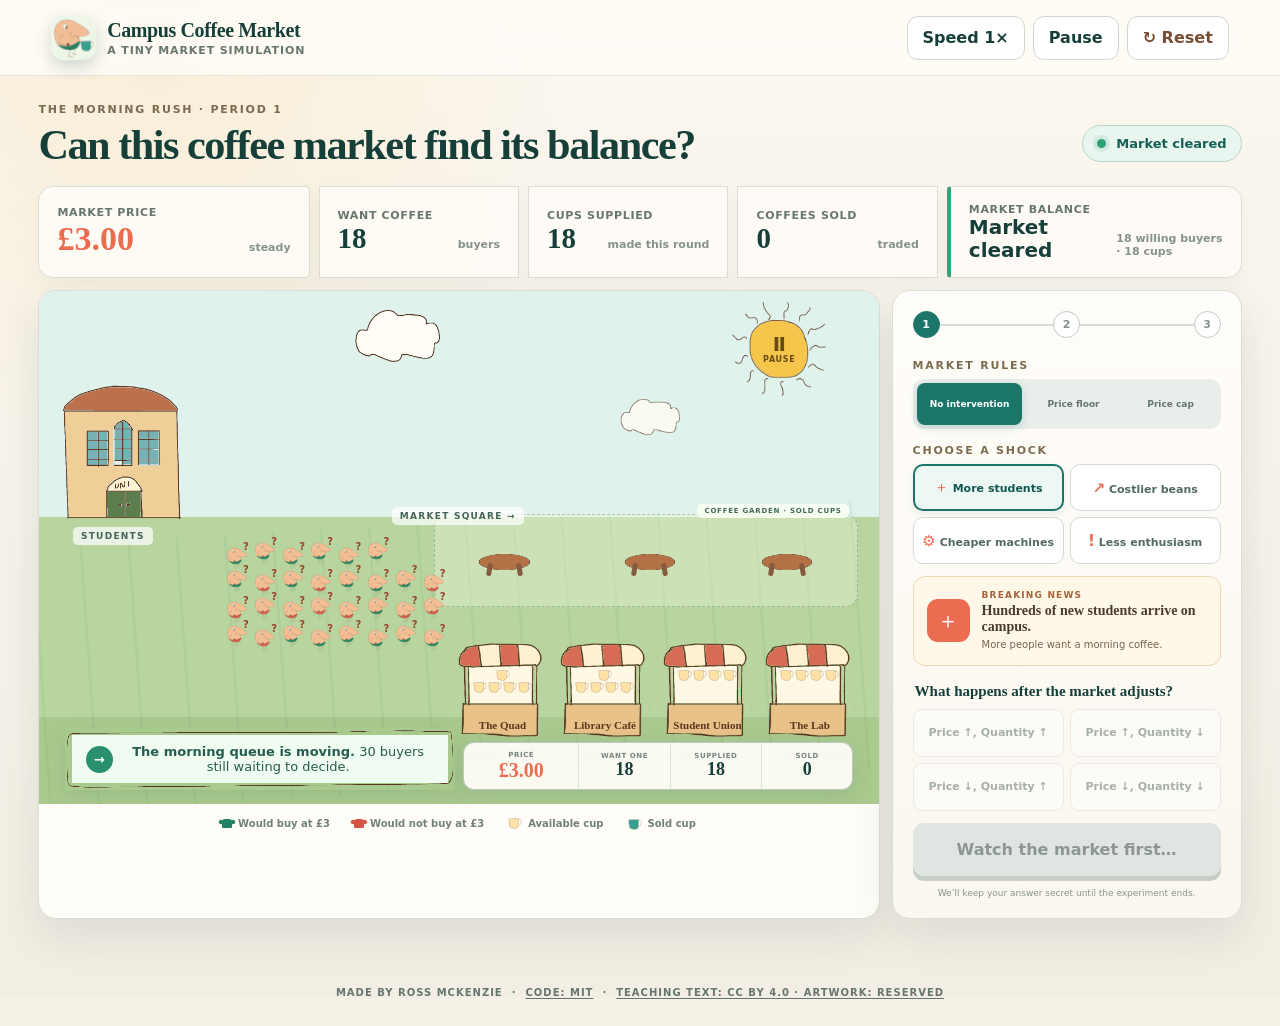
==== commit 720eabce: "Clarify Campus Coffee Market educational reuse" ====
--- a/campus-coffee-market/index.html
+++ b/campus-coffee-market/index.html
@@ -19,7 +19,7 @@
     <meta name="twitter:image" content="https://rossmck94.github.io/campus-coffee-market/social-preview-v3.png" />
     <meta name="twitter:image:alt" content="A hand-drawn customer buying coffee from a campus stall." />
     <title>Campus Coffee Market</title>
-    <script type="module" crossorigin src="/campus-coffee-market/assets/index-BkUS3i_N.js"></script>
+    <script type="module" crossorigin src="/campus-coffee-market/assets/index-E87ex7h5.js"></script>
     <link rel="stylesheet" crossorigin href="/campus-coffee-market/assets/index-Ck4MxFuU.css">
   </head>
   <body>
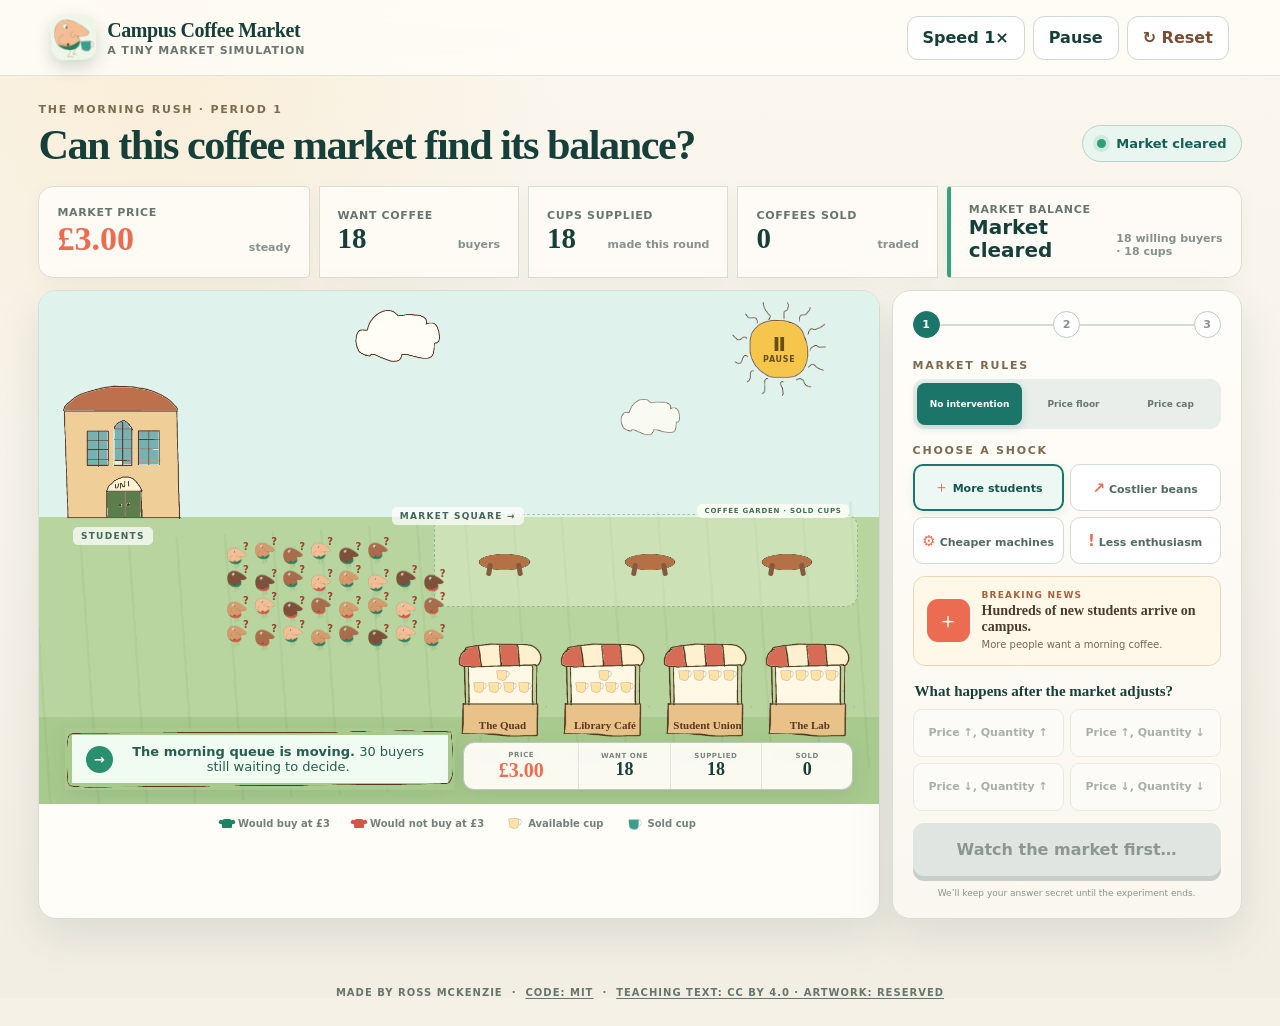
==== commit 7b476de8: "Add varied Campus Coffee Market students" ====
--- a/campus-coffee-market/index.html
+++ b/campus-coffee-market/index.html
@@ -19,8 +19,8 @@
     <meta name="twitter:image" content="https://rossmck94.github.io/campus-coffee-market/social-preview-v3.png" />
     <meta name="twitter:image:alt" content="A hand-drawn customer buying coffee from a campus stall." />
     <title>Campus Coffee Market</title>
-    <script type="module" crossorigin src="/campus-coffee-market/assets/index-E87ex7h5.js"></script>
-    <link rel="stylesheet" crossorigin href="/campus-coffee-market/assets/index-Ck4MxFuU.css">
+    <script type="module" crossorigin src="/campus-coffee-market/assets/index-EwYsSI0G.js"></script>
+    <link rel="stylesheet" crossorigin href="/campus-coffee-market/assets/index-dgpvRDXJ.css">
   </head>
   <body>
     <div id="app"></div>
--- a/campus-coffee-market/assets/index-dgpvRDXJ.css
+++ b/campus-coffee-market/assets/index-dgpvRDXJ.css
@@ -0,0 +1 @@
+:root{color:#173f3a;font-synthesis:none;text-rendering:optimizelegibility;--ink:#173f3a;--muted:#66766f;--paper:#fffdf8;--cream:#f6f1e7;--green:#1b7569;--green-dark:#10564e;--coral:#ec6c52;--gold:#f2b94b;--line:#d9ded6;--shadow:0 18px 45px #1f433b1c;background:#f6f1e7;font-family:Inter,ui-sans-serif,system-ui,-apple-system,BlinkMacSystemFont,Segoe UI,sans-serif}*{box-sizing:border-box}body{background:radial-gradient(circle at 12% 4%,#f2b94b24,#0000 26rem),linear-gradient(#fbf7ef,#f3eee4);min-width:320px;min-height:100vh;margin:0}button,fieldset{font:inherit}button{-webkit-tap-highlight-color:transparent}button:focus-visible,a:focus-visible{outline-offset:3px;outline:3px solid #f2b94b}.topbar{-webkit-backdrop-filter:blur(16px);backdrop-filter:blur(16px);background:#fffdf8d1;border-bottom:1px solid #173f3a1f;justify-content:space-between;align-items:center;min-height:76px;padding:12px clamp(18px,4vw,64px);display:flex}.brand{color:inherit;align-items:center;gap:11px;text-decoration:none;display:flex}.brand-mark{background:#eef6e8;border-radius:13px;width:45px;height:45px;display:block;position:relative;overflow:hidden;transform:rotate(-2deg);box-shadow:0 7px 17px #173f3a33}.brand-mark:before{content:"";background:url(/campus-coffee-market/art/sketches/coloured/customer-green-trousers-exact.png) 50%/contain no-repeat;position:absolute;inset:3px 6px 2px 3px}.brand-mark:after{content:"";background:url(/campus-coffee-market/art/sketches/coloured/cup-sold-exact.png) 50%/contain no-repeat;width:14px;height:11px;position:absolute;bottom:8px;right:2px}.brand strong{letter-spacing:-.02em;font-family:Georgia,serif;font-size:20px;display:block}.brand small{color:var(--muted);letter-spacing:.08em;text-transform:uppercase;margin-top:2px;font-size:11px;font-weight:700;display:block}.header-actions{gap:8px;display:flex}.icon-button{min-height:44px;color:var(--ink);cursor:pointer;background:#fff;border:1px solid #cfd7d1;border-radius:11px;padding:0 15px;font-weight:750}.icon-button:hover{background:#f1f6f3;border-color:#afc2b9}.icon-button:disabled{cursor:default;opacity:.6}.icon-button.reset{color:#7a4d35}.page-shell{width:min(1450px,100% - clamp(24px,6vw,88px));margin:0 auto;padding:27px 0 50px}.intro-row{justify-content:space-between;align-items:end;gap:20px;margin-bottom:20px;display:flex}.eyebrow,.control-kicker{color:#7c6b4f;letter-spacing:.16em;margin:0 0 7px;font-size:11px;font-weight:850}h1,h2{letter-spacing:-.035em;font-family:Georgia,Times New Roman,serif}h1{max-width:790px;color:var(--ink);margin:0;font-size:clamp(30px,3.3vw,48px);line-height:1.02}h2{margin:0;font-size:clamp(24px,2.2vw,34px)}.phase-pill{color:#146154;background:#e9f5ef;border:1px solid #b8d4ca;border-radius:100px;flex:none;margin-bottom:4px;padding:10px 14px;font-size:13px;font-weight:800}.phase-pill span{background:#2ca176;border-radius:50%;width:9px;height:9px;margin-right:6px;display:inline-block;box-shadow:0 0 0 4px #2ca17621}.phase-pill.shortage{color:#a43f2d;background:#fff0e7;border-color:#efbaa9}.phase-pill.shortage span{background:var(--coral);box-shadow:0 0 0 4px #ec6c5224}.phase-pill.surplus{color:#7a5a11;background:#fff7db;border-color:#e7ca73}.phase-pill.surplus span{background:#d89d23;box-shadow:0 0 0 4px #d89d2321}.metrics{grid-template-columns:1.15fr repeat(3,.85fr) 1.25fr;gap:9px;margin-bottom:12px;display:grid}.metric{background:#fffdf8d6;border:1px solid #d9ded7;grid-template-columns:auto auto;align-content:center;min-height:92px;padding:15px 18px;display:grid;box-shadow:0 6px 20px #1f433b0a}.metric:first-child{border-radius:15px 4px 4px 15px}.metric:last-child{border-radius:4px 15px 15px 4px}.metric>span{color:var(--muted);letter-spacing:.06em;text-transform:uppercase;grid-column:1/-1;font-size:11px;font-weight:800}.metric strong{color:var(--ink);align-self:baseline;font-family:Georgia,serif;font-size:29px;line-height:1.15}.metric em{color:#85918c;place-self:end;margin-bottom:4px;font-size:11px;font-style:normal;font-weight:750}.price-metric strong{color:var(--coral);font-size:34px}.imbalance-metric{border-left:4px solid #36a37c}.imbalance-metric strong{font-family:inherit;font-size:20px}.imbalance-metric.shortage{border-left-color:var(--coral);background:#fff8f4}.imbalance-metric.shortage strong{color:#b9432d}.imbalance-metric.surplus{border-left-color:var(--gold);background:#fffaf0}.imbalance-metric.surplus strong{color:#8b6413}.game-layout{grid-template-columns:minmax(0,1fr) 350px;align-items:stretch;gap:12px;display:grid}.market-panel,.control-panel{background:var(--paper);box-shadow:var(--shadow);border:1px solid #d8ded6;border-radius:18px}.market-panel{min-width:0;overflow:hidden}.market-scene{isolation:isolate;background:linear-gradient(#dff2ec 0 44%,#b8d59f 44% 83%,#a9ca8e 83%);height:clamp(485px,57vh,650px);position:relative;overflow:hidden}.market-scene:before{content:"";z-index:-1;background:repeating-linear-gradient(86deg,#0000 0 45px,#43744c12 46px 48px);height:52%;position:absolute;inset:45% -10% auto;transform:skewY(-3deg)}.scene-sky{position:absolute;inset:0 0 56%;overflow:hidden}.sun{color:#674d12;background:#f8ca5f;border:0;border-radius:50%;place-content:center;gap:1px;width:76px;height:76px;padding:0;display:grid;position:absolute;top:11%;right:8%;box-shadow:0 0 0 13px #f8ca5f2e,0 7px 18px #6a4d1324}.sun-control{z-index:3;cursor:pointer;transition:transform .18s,box-shadow .18s,background .18s}.sun-control:hover:not(:disabled){transform:scale(1.06);box-shadow:0 0 0 16px #f8ca5f33,0 9px 22px #6a4d1333}.sun-control:active:not(:disabled){transform:scale(.96)}.sun-control span{letter-spacing:-4px;font-size:20px;font-weight:950;line-height:1;transform:translate(-2px)}.sun-control small{letter-spacing:.09em;font-size:8px;font-weight:950}.sun-control.paused{color:#fff;background:var(--coral);box-shadow:0 0 0 13px #ec6c522e,0 7px 18px #6a35272b}.sun-control.paused span{letter-spacing:0;transform:translate(1px)}.sun-control.next-round{color:#fff;background:var(--teal);animation:1.15s ease-in-out infinite alternate nextRoundPrompt;box-shadow:0 0 0 13px #18786d2e,0 7px 18px #28504833}.sun-control.next-round span{letter-spacing:0;transform:none}.sun-control.next-round small{max-width:58px;line-height:1.05}.sun-control:disabled{cursor:default;color:#4b462cb3;background:#efd681;box-shadow:0 0 0 10px #efd68126}body[data-art-style=sketches] .sun{color:#674d12;width:98px;height:98px;box-shadow:none;background-color:#0000;background-image:url(/campus-coffee-market/art/sketches/coloured/sun-exact.png);background-position:50%;background-repeat:no-repeat;background-size:contain;border-radius:0;top:4%;right:6%}body[data-art-style=sketches] .sun-control:hover:not(:disabled){box-shadow:none;filter:drop-shadow(0 7px 7px #6a4d132e)}body[data-art-style=sketches] .sun-control.paused,body[data-art-style=sketches] .sun-control.next-round,body[data-art-style=sketches] .sun-control:disabled{box-shadow:none;background-color:#0000;background-image:url(/campus-coffee-market/art/sketches/coloured/sun-exact.png)}body[data-art-style=sketches] .sun-control.paused{color:#a33f31}body[data-art-style=sketches] .sun-control.next-round{color:#176f64}body[data-art-style=sketches] .sun-control:disabled{opacity:.72}.policy-sign{z-index:6;color:#fff;text-align:center;background:#a7672f;border:3px solid #f7f0dc;border-radius:5px;outline:2px solid #704c2f;min-width:118px;padding:7px 10px;position:absolute;top:10%;left:32%;transform:rotate(-1deg);box-shadow:0 5px #57361f2e}.policy-sign[hidden]{display:none}.policy-sign small,.policy-sign strong{display:block}.policy-sign small{letter-spacing:.13em;opacity:.82;font-size:7px;font-weight:900}.policy-sign strong{margin-top:2px;font-size:12px;line-height:1}.policy-sign.price-cap{background:#b94f3d}.policy-sign.price-floor{background:#39786d}.cloud{background:#ffffffc2;border-radius:20px;width:85px;height:20px;position:absolute}.cloud:before,.cloud:after{content:"";background:inherit;border-radius:50%;position:absolute;bottom:0}.cloud:before{width:33px;height:33px;left:15px}.cloud:after{width:27px;height:27px;right:13px}.cloud-one{top:18%;left:40%}.cloud-two{opacity:.8;top:38%;left:69%;transform:scale(.7)}body[data-art-style=sketches] .cloud{background-color:#0000;background-image:url(/campus-coffee-market/art/sketches/coloured/cloud-exact.png);background-position:50%;background-repeat:no-repeat;background-size:contain;border-radius:0;width:96px;height:58px}body[data-art-style=sketches] .cloud:before,body[data-art-style=sketches] .cloud:after{display:none}body[data-art-style=sketches] .cloud-one{top:7%;left:37%}body[data-art-style=sketches] .cloud-two{top:43%;left:67%}@keyframes nextRoundPrompt{0%{transform:scale(1)}to{transform:scale(1.06)}}.campus-building{z-index:1;background:#d8b180;border-bottom:8px solid #b88960;border-radius:4px 4px 0 0;justify-content:center;align-items:center;gap:8%;width:27%;height:18%;display:flex;position:absolute;top:25.5%;left:3.5%;box-shadow:0 10px #d8b180,0 18px #b88960}.campus-building:before{content:"";border-bottom:20px solid #8e5b42;border-left:17px solid #0000;border-right:17px solid #0000;position:absolute;top:-19px;left:-7%;right:-7%}.campus-building i{background:#eef7ec;border-radius:50% 50% 0 0;width:9%;height:42%;box-shadow:inset 0 0 0 3px #7b654e}.campus-building .flag{background:var(--coral);color:#fff;letter-spacing:.1em;padding:3px 7px;font-size:8px;font-weight:900;position:absolute;top:-37px;left:50%}.campus-building .flag:before{content:"";background:#5b4d3c;width:2px;height:28px;position:absolute;top:-3px;left:-3px}body[data-art-style=sketches] .campus-building{width:28%;height:27%;box-shadow:none;background:url(/campus-coffee-market/art/sketches/coloured/university-building-exact.png) 0 100%/contain no-repeat;border:0;border-radius:0;display:block;top:18%;left:2.5%}body[data-art-style=sketches] .campus-building:before,body[data-art-style=sketches] .campus-building>*{display:none}.zone-label{z-index:3;color:#44655a;letter-spacing:.14em;background:#ffffffb8;border-radius:5px;padding:4px 8px;font-size:9px;font-weight:900;position:absolute}.students-label{top:46%;left:4%}.queue-label{top:42%;left:42%}.seating-area{z-index:2;background:#eff8e059;border:1px dashed #34695057;border-radius:13px;height:18%;position:absolute;top:43.5%;left:47%;right:2.5%}.seating-area>span{color:#47695c;letter-spacing:.11em;background:#f9fff2e6;border-radius:5px;padding:3px 7px;font-size:7px;font-weight:950;position:absolute;top:-11px;right:8px}.garden-table{background:#b77a4e;border-radius:5px;width:11%;height:8px;position:absolute;top:48%;box-shadow:0 3px #8f603f}.garden-table:before,.garden-table:after{content:"";background:#865a3f;border-radius:2px;width:5px;height:18px;position:absolute;top:-5px}.garden-table:before{left:18%;transform:rotate(10deg)}.garden-table:after{right:18%;transform:rotate(-10deg)}.garden-table.table-one{left:10%}.garden-table.table-two{left:44.5%}.garden-table.table-three{right:10%}body[data-art-style=sketches] .garden-table{width:13%;height:18px;box-shadow:none;background:url(/campus-coffee-market/art/sketches/coloured/market-table-exact.png) 50%/100% 100% no-repeat;border-radius:0;top:42%}body[data-art-style=sketches] .garden-table:before,body[data-art-style=sketches] .garden-table:after{height:13px;top:10px}.people-layer{z-index:5;pointer-events:none;position:absolute;inset:0}.person{left:var(--x);top:var(--y);width:14px;height:24px;transition:left .72s cubic-bezier(.2,.8,.3,1),top .72s cubic-bezier(.2,.8,.3,1),opacity .45s;transition-delay:var(--delay);position:absolute;transform:translate(-50%,-50%)}.person:before{content:"";background:#e3a879;border-radius:50%;width:9px;height:9px;position:absolute;top:0;left:3px;box-shadow:0 0 0 1px #4230241f}.person i{border-radius:5px 5px 2px 2px;width:11px;height:10px;position:absolute;top:9px;left:2px}.person b:before,.person b:after{content:"";background:#365b55;border-radius:2px;width:3px;height:6px;position:absolute;top:18px}.person b:before{left:3px;transform:rotate(5deg)}.person b:after{right:2px;transform:rotate(-5deg)}.person.willing-at-three i{background:#218263}.person.unwilling-at-three i{background:#d65348}.person.inactive{opacity:.62}.person.inactive:after{content:"×";color:#9e4136;font-size:11px;font-weight:900;position:absolute;top:-5px;left:10px}.agent-thought{color:#8b3829;text-align:center;background:#fff4ee;border:1px solid #e8a492;border-radius:6px;width:max-content;max-width:118px;padding:3px 6px;font-size:8px;font-weight:900;display:none;position:absolute;top:-22px;left:12px;box-shadow:0 3px 8px #4e30221f}.agent-thought:before{content:"";background:#fff4ee;border-bottom:1px solid #e8a492;border-right:1px solid #e8a492;width:6px;height:6px;position:absolute;bottom:-4px;left:5px;transform:rotate(45deg)}.person.turning-away{opacity:1;filter:none;z-index:8;transition-duration:1.15s}.person.turning-away i{transform:scaleX(-1)}.person.turning-away:after{content:"↙";color:#a03d2c;font-size:12px;top:3px;left:-9px}.person.turning-away .agent-thought{animation:.72s both thoughtPop;display:block}.person.satisfied{z-index:9}.person.satisfied .agent-thought{color:#1c6659;background:#f0fbf5;border-color:#7bbba8;animation:.72s both thoughtPop;display:block}.person.satisfied .agent-thought:before{background:#f0fbf5;border-color:#7bbba8}.person.queued{animation:.85s ease-in-out infinite alternate waiting;animation-delay:var(--delay)}.person.queued:after{content:"?";color:#9c432f;font-size:10px;font-weight:900;position:absolute;top:-7px;left:10px}.person.no-coffee:after{content:"!";color:#a03d2c;font-size:12px}.person.sold-out-speaker .agent-thought{animation:.72s both thoughtPop;display:block}.person.served{animation:1.1s ease-in-out infinite alternate happy;animation-delay:var(--delay)}.person.served:after{content:"";background:#35a08e;border:1px solid #225f57;border-radius:1px 1px 3px 3px;width:6px;height:5px;position:absolute;top:10px;right:-4px;box-shadow:2px 0 0 -1px #eef8f4,3px 0 0 -1px #225f57}.person.entrant i{box-shadow:0 0 0 3px var(--coral);outline:2px solid #fff}body[data-art-style=sketches] .person{width:20px;height:23px}body[data-art-style=sketches] .person:before,body[data-art-style=sketches] .person b{display:none}body[data-art-style=sketches] .person i{transform-origin:50%;background-color:#0000;background-position:50%;background-repeat:no-repeat;background-size:contain;border-radius:0;width:100%;height:100%;top:0;left:0}body[data-art-style=sketches] .person.willing-at-three i{background-image:url(/campus-coffee-market/art/sketches/coloured/customer-green-trousers-exact.png)}body[data-art-style=sketches] .person.unwilling-at-three i{background-image:url(/campus-coffee-market/art/sketches/coloured/customer-red-trousers-exact.png)}body[data-art-style=sketches] .person.skin-warm-tan.willing-at-three i{background-image:url(/campus-coffee-market/art/sketches/coloured/customer-warm-tan-green-trousers-exact.png)}body[data-art-style=sketches] .person.skin-warm-tan.unwilling-at-three i{background-image:url(/campus-coffee-market/art/sketches/coloured/customer-warm-tan-red-trousers-exact.png)}body[data-art-style=sketches] .person.skin-brown.willing-at-three i{background-image:url(/campus-coffee-market/art/sketches/coloured/customer-brown-green-trousers-exact.png)}body[data-art-style=sketches] .person.skin-brown.unwilling-at-three i{background-image:url(/campus-coffee-market/art/sketches/coloured/customer-brown-red-trousers-exact.png)}body[data-art-style=sketches] .person.skin-deep-brown.willing-at-three i{background-image:url(/campus-coffee-market/art/sketches/coloured/customer-deep-brown-green-trousers-exact.png)}body[data-art-style=sketches] .person.skin-deep-brown.unwilling-at-three i{background-image:url(/campus-coffee-market/art/sketches/coloured/customer-deep-brown-red-trousers-exact.png)}body[data-art-style=sketches] .person.inactive:after,body[data-art-style=sketches] .person.queued:after{top:-6px;left:16px}body[data-art-style=sketches] .person.turning-away:after{top:8px;left:-8px}body[data-art-style=sketches] .person.entrant i{box-shadow:none;filter:drop-shadow(0 0 2px white) drop-shadow(0 0 2px var(--coral));outline:0}body[data-art-style=sketches] .person.served:after{width:9px;height:7px;box-shadow:none;background:url(/campus-coffee-market/art/sketches/coloured/cup-sold-exact.png) 50%/contain no-repeat;border:0;border-radius:0;top:12px;right:-5px}@keyframes waiting{to{translate:0 -3px}}@keyframes happy{to{translate:0 -2px;rotate:2deg}}@keyframes thoughtPop{0%{opacity:0;transform:translateY(5px)scale(.9)}to{opacity:1;transform:translateY(0)scale(1)}}.shops-row{z-index:4;grid-template-columns:repeat(4,1fr);gap:7px;display:grid;position:absolute;bottom:12.5%;left:49.5%;right:2.5%}.shop{text-align:center;background:#fff8ea;border:2px solid #fff9ee;border-radius:7px 7px 3px 3px;min-width:0;height:118px;padding:29px 6px 6px;position:relative;box-shadow:0 8px #3454412e}.shop:before{content:"";background:#d6ebdf;border:2px solid #26584d29;border-radius:9px 9px 0 0;height:45px;position:absolute;bottom:0;left:10%;right:10%}.shop strong{z-index:2;color:#274e47;white-space:nowrap;text-overflow:ellipsis;font-family:Georgia,serif;font-size:clamp(10px,1.1vw,14px);display:block;position:relative;overflow:hidden}.shop>span{color:#31574f;font-size:9px;font-weight:800;position:absolute;bottom:-22px;left:4px;right:4px}.shop>span b{color:#a24531}.shop .shop-bubble{z-index:12;color:#843827;background:#fffaf5;border:1px solid #e7a38f;border-radius:10px;width:max-content;max-width:128px;padding:7px 9px;font-size:10px;font-weight:900;line-height:1.2;animation:.34s cubic-bezier(.2,.9,.35,1.25) both shopBubblePop;position:absolute;bottom:calc(100% + 10px);left:50%;right:auto;transform:translate(-50%);box-shadow:0 6px 16px #432f2229}.shop .shop-bubble:after{content:"";background:#fffaf5;border-bottom:1px solid #e7a38f;border-right:1px solid #e7a38f;width:8px;height:8px;position:absolute;bottom:-5px;left:50%;transform:translate(-50%)rotate(45deg)}@keyframes shopBubblePop{0%{opacity:0;transform:translate(-50%)translateY(6px)scale(.88)}to{opacity:1;transform:translate(-50%)translateY(0)scale(1)}}.awning{border-radius:6px 6px 2px 2px;height:22px;display:flex;position:absolute;top:0;left:-2px;right:-2px;overflow:hidden}.awning i{background:var(--coral);flex:1}.awning i:nth-child(2n){background:#fff5e3}.shop.gold .awning i:nth-child(odd){background:#e8a82c}.shop.mint .awning i:nth-child(odd){background:#3a9987}.shop.blue .awning i:nth-child(odd){background:#557fa2}.cup-rack{z-index:2;flex-wrap:wrap-reverse;justify-content:center;gap:3px;display:flex;position:absolute;bottom:13px;left:10%;right:10%}.mini-cup,.key-cup{background:#fff;border:1.5px solid #955933;border-radius:1px 1px 4px 4px;width:10px;height:8px;display:inline-block;position:relative}.mini-cup:after,.key-cup:after{content:"";border:1.5px solid #955933;border-left:0;border-radius:0 4px 4px 0;width:4px;height:4px;position:absolute;top:1px;right:-4px}.mini-cup.sold,.key-cup.sold{opacity:1;background:#35a08e;border-color:#1f675d;transform:translateY(1px)}.mini-cup.sold:after,.key-cup.sold:after{border-color:#1f675d}.mini-cup.unsold,.key-cup.available{background:#ffe2a4}.mini-cup.unsold{animation:.8s ease-in-out infinite alternate cupPulse}body[data-art-style=sketches] .mini-cup,body[data-art-style=sketches] .key-cup{background-color:#0000;background-position:50%;background-repeat:no-repeat;background-size:contain;border:0;border-radius:0;width:14px;height:11px}body[data-art-style=sketches] .mini-cup:after,body[data-art-style=sketches] .key-cup:after{display:none}body[data-art-style=sketches] .mini-cup.unsold,body[data-art-style=sketches] .key-cup.available{background-color:#0000;background-image:url(/campus-coffee-market/art/sketches/coloured/cup-available-exact.png)}body[data-art-style=sketches] .mini-cup.sold,body[data-art-style=sketches] .key-cup.sold{background-color:#0000;background-image:url(/campus-coffee-market/art/sketches/coloured/cup-sold-exact.png);border:0}@keyframes cupPulse{to{transform:translateY(-2px)}}body[data-art-style=sketches] .shop{height:100px;box-shadow:none;background-color:#0000;background-image:url(/campus-coffee-market/art/sketches/coloured/coffee-shop-exact.png);background-position:50%;background-repeat:no-repeat;background-size:100% 100%;border:0;border-radius:0;padding:0}body[data-art-style=sketches] .shop:before,body[data-art-style=sketches] .shop .awning{display:none}body[data-art-style=sketches] .shop strong{z-index:3;color:#5b3520;font-family:Georgia,serif;font-size:clamp(8px,.9vw,11px);line-height:1;position:absolute;bottom:9%;left:8%;right:8%}body[data-art-style=sketches] .shop .cup-rack{align-content:flex-end;gap:1px;height:27%;inset:30% 12% auto}body[data-art-style=sketches] .shop>span:not(.shop-bubble){bottom:-20px}.scene-caption{z-index:7;color:#255e50;text-align:center;-webkit-backdrop-filter:blur(8px);backdrop-filter:blur(8px);background:#f7fffaeb;border:1px solid #47856c59;border-radius:11px;justify-content:center;align-items:center;gap:10px;min-height:48px;padding:9px 14px;font-size:13px;display:flex;position:absolute;bottom:2.7%;left:3%;right:50.5%;box-shadow:0 6px 20px #2c5c461f}.scene-caption.shortage{color:#8e3b2c;background:#fff4eff0;border-color:#e9a18e}.scene-caption.surplus{color:#76550d;background:#fffae7f0;border-color:#e6c166}.caption-copy{min-width:0}.caption-next{min-height:32px;color:inherit;font:inherit;cursor:pointer;background:#ffffffb8;border:1px solid;border-radius:8px;flex:none;padding:5px 9px;font-size:10px;font-weight:850}.caption-next:hover{background:#fff;transform:translateY(-1px)}.caption-next:focus-visible{outline-offset:2px;outline:3px solid #1e695d47}body[data-art-style=sketches] .shop-bubble,body[data-art-style=sketches] .agent-thought,body[data-art-style=sketches] .scene-caption{border:7px solid #0000;background-clip:padding-box;border-image-source:url(/campus-coffee-market/art/sketches/coloured/text-box-border-exact.png);border-image-slice:42 58;border-image-width:8px;border-image-repeat:stretch;border-radius:0}body[data-art-style=sketches] .shop-bubble:after,body[data-art-style=sketches] .agent-thought:before{border-color:#5b3520}.site-credit{width:min(1180px,100% - 34px);color:var(--muted);letter-spacing:.1em;text-align:center;text-transform:uppercase;margin:18px auto 28px;font-size:10px;font-weight:800}.site-credit span{margin:0 .45em}.site-credit a{color:inherit;text-underline-offset:.22em}.site-credit a:hover{color:var(--ink)}.caption-icon{color:#fff;background:#29906f;border-radius:50%;flex:none;place-items:center;width:27px;height:27px;font-weight:900;display:grid}.shortage .caption-icon{background:var(--coral)}.surplus .caption-icon{background:#d59b22}.scene-stats{z-index:8;-webkit-backdrop-filter:blur(8px);backdrop-filter:blur(8px);background:#fffdf8f0;border:1px solid #47695e57;border-radius:11px;grid-template-columns:1.25fr repeat(3,1fr);min-height:48px;display:grid;position:absolute;bottom:2.7%;left:50.5%;right:3%;overflow:hidden;box-shadow:0 6px 20px #2c5c461f}.scene-stat{text-align:center;border-left:1px solid #dde4df;place-content:center;min-width:0;padding:7px 5px;display:grid}.scene-stat:first-child{border-left:0}.scene-stat small{color:#78857f;letter-spacing:.08em;font-size:7px;font-weight:900}.scene-stat strong{color:var(--ink);font-family:Georgia,serif;font-size:18px;line-height:1.1}.scene-stat.price strong{color:var(--coral);font-size:20px}.visual-key{color:#718079;flex-wrap:wrap;justify-content:center;align-items:center;gap:8px 24px;min-height:38px;padding:8px 16px;font-size:10px;font-weight:750;display:flex}.visual-key span{align-items:center;gap:6px;display:inline-flex}.key-shirt{border-radius:3px 3px 1px 1px;width:10px;height:9px;display:inline-block;position:relative}.key-shirt:before,.key-shirt:after{content:"";background:inherit;border-radius:1px;width:4px;height:4px;position:absolute;top:1px}.key-shirt:before{left:-3px;transform:rotate(25deg)}.key-shirt:after{right:-3px;transform:rotate(-25deg)}.key-shirt.willing{background:#218263}.key-shirt.unwilling{background:#d65348}.control-panel{background:linear-gradient(#fffdf9,#faf7ef);padding:20px}.step-marker{align-items:center;margin-bottom:21px;display:flex}.step-marker span{color:#87928d;background:#fff;border:1px solid #bdc9c3;border-radius:50%;place-items:center;width:27px;height:27px;font-size:11px;font-weight:850;display:grid}.step-marker span.active{color:#fff;border-color:var(--green);background:var(--green)}.step-marker i{background:#d5dcd7;flex:1;height:2px}.scenario-grid{grid-template-columns:1fr 1fr;gap:6px;margin-bottom:12px;display:grid}.policy-toggle{background:#e9eeea;border-radius:11px;grid-template-columns:1.15fr 1fr 1fr;gap:5px;margin-bottom:15px;padding:4px;display:grid}.policy-toggle button{color:#66756f;cursor:pointer;background:0 0;border:0;border-radius:8px;min-height:42px;padding:5px 6px;font-size:9px;font-weight:850;line-height:1.15}.policy-toggle button.selected{color:#fff;background:var(--green);box-shadow:0 3px 8px #1b756933}.secondary-kicker{margin-top:3px}.scenario-button{color:#526a63;cursor:pointer;background:#fff;border:1px solid #d2dbd5;border-radius:10px;min-height:47px;padding:7px 8px;font-size:11px;font-weight:800}.scenario-button span{color:var(--coral);margin-right:4px;font-size:15px}.scenario-button.selected{border:2px solid var(--green);color:var(--green-dark);background:#edf8f4;box-shadow:0 3px 10px #1b75691a}.shock-card,.shock-badge{border-radius:12px;align-items:center;gap:12px;display:flex}.shock-card{background:#fff8e8;border:1px solid #ecd8b8;margin-bottom:17px;padding:13px}.shock-card.policy-card{background:#f0f8f5;border-color:#c9ddd6}.shock-card.policy-card .shock-icon{background:#39786d}.shock-icon,.shock-badge>span{color:#fff;background:var(--coral);border-radius:11px;flex:none;place-items:center;width:43px;height:43px;font-size:22px;font-weight:850;display:grid}.shock-card small,.shock-badge small{color:#a7623b;letter-spacing:.13em;font-size:9px;font-weight:900;display:block}.shock-card strong{color:#493b2d;margin:3px 0;font-family:Georgia,serif;font-size:14px;line-height:1.15;display:block}.shock-card p{color:#776450;margin:0;font-size:10px;line-height:1.35}.prediction-field{border:0;margin:0 0 12px;padding:0}.prediction-field legend{color:var(--ink);margin-bottom:9px;font-family:Georgia,serif;font-size:15px;font-weight:700}.prediction-grid{grid-template-columns:1fr 1fr;gap:6px;display:grid}.prediction-button{color:#4b625b;cursor:pointer;background:#fff;border:1px solid #d2dad5;border-radius:9px;min-height:48px;padding:7px;font-size:11px;font-weight:800;line-height:1.25}.prediction-button:hover:not(:disabled){background:#f1f9f6;border-color:#75a99c}.prediction-button.selected{color:#fff;border-color:var(--green);background:var(--green)}.prediction-button:disabled{opacity:.48;cursor:default}.primary-button{color:#fff;background:var(--green);width:100%;min-height:53px;box-shadow:0 7px 0 var(--green-dark);cursor:pointer;border:0;border-radius:11px;padding:10px 16px;font-weight:850}.primary-button:hover:not(:disabled){background:#20877a;transform:translateY(-1px)}.primary-button:active:not(:disabled){box-shadow:0 3px 0 var(--green-dark);transform:translateY(4px)}.primary-button:disabled{color:#8c9792;cursor:default;background:#e0e5e1;box-shadow:0 5px #c6cec8}.hint{color:#8a958f;text-align:center;margin:12px 0 0;font-size:9px}.shock-badge{background:#eef7f3;padding:14px}.shock-badge strong{font-family:Georgia,serif;font-size:16px;display:block}.shock-badge small{color:#66766f;letter-spacing:0;margin-top:3px;line-height:1.35}.watch-list{margin-top:25px}.watch-list>p{color:var(--muted);text-transform:uppercase;letter-spacing:.08em;margin:0 0 12px;font-size:11px;font-weight:800}.watch-list span{color:#9aa49f;border-bottom:1px solid #e6e9e6;align-items:center;gap:10px;min-height:45px;font-size:12px;font-weight:750;display:flex}.watch-list span i{background:#e6e9e6;border-radius:50%;place-items:center;width:24px;height:24px;font-size:10px;font-style:normal;display:grid}.watch-list span.seen{color:var(--green-dark)}.watch-list span.seen i{color:#fff;background:var(--green)}.waiting-copy{color:#687871;text-align:center;margin-top:26px;font-size:11px}.waiting-copy i{background:var(--coral);border-radius:50%;width:8px;height:8px;margin-right:6px;animation:.7s infinite alternate blink;display:inline-block}.round-lesson{color:#214f49;background:#edf8f5;border:1px solid #b9d9d2;border-radius:14px;margin-top:16px;padding:15px 16px}.round-lesson small{color:var(--teal);letter-spacing:.09em;margin-bottom:5px;font-size:10px;font-weight:900;display:block}.round-lesson strong{font-size:15px;line-height:1.25;display:block}.round-lesson p{color:#486962;margin:6px 0 0;font-size:12px;line-height:1.45}@keyframes blink{to{opacity:.25}}.result-mark{background:#e9f6ef;border-radius:12px;align-items:center;gap:12px;padding:14px;display:flex}.result-mark>span{color:#fff;background:#2a9a72;border-radius:50%;place-items:center;width:42px;height:42px;font-size:22px;font-weight:900;display:grid}.result-mark.try-again{background:#fff4df}.result-mark.try-again>span{background:#d89f2e}.result-mark strong,.result-mark small{display:block}.result-mark strong{font-family:Georgia,serif;font-size:18px}.result-mark small{color:var(--muted);margin-top:3px;font-size:10px;line-height:1.3}.result-numbers{grid-template-columns:1fr 1fr;gap:8px;margin:15px 0;display:grid}.result-numbers div{background:#fff;border:1px solid #dbe1dc;border-radius:10px;padding:11px}.result-numbers span,.result-numbers small{color:#7b8882;letter-spacing:.08em;font-size:8px;font-weight:800;display:block}.result-numbers strong{color:var(--coral);margin:2px 0;font-family:Georgia,serif;font-size:21px;display:block}.result-explanation{color:#53665f;font-size:12px;line-height:1.55}.economics-button{margin-top:6px}.text-button{width:100%;color:var(--green-dark);cursor:pointer;background:0 0;border:0;margin-top:13px;font-size:11px;font-weight:850}.economics-panel{background:var(--paper);box-shadow:var(--shadow);border:1px solid #d8ded6;border-radius:18px;grid-template-columns:.9fr 1.1fr;align-items:center;gap:30px;margin-top:13px;padding:25px;display:grid}.economics-panel[hidden]{display:none}.economics-panel p:not(.eyebrow){color:var(--muted);line-height:1.55}#economics-chart{background:#fbfaf6;border-radius:12px;width:100%;height:280px}.chart-legend{color:#66736e;flex-wrap:wrap;gap:8px 15px;margin-top:16px;font-size:11px;display:flex}.chart-legend span{align-items:center;gap:7px;display:inline-flex}.legend-line{border-top:3px solid #6f7773;width:25px;height:0}.legend-line.baseline{border-top-style:dashed;border-top-width:2px}.legend-line.shifted{border-color:var(--teal)}.legend-line.shifted.demand{border-color:var(--coral)}.legend-line.shifted.policy{border-color:#c17b18}@media (width<=1050px){.metrics{grid-template-columns:repeat(5,minmax(0,1fr))}.metric{padding:12px}.metric strong{font-size:24px}.game-layout{grid-template-columns:1fr 310px}.control-panel{padding:16px}}@media (width<=820px){.topbar{align-items:flex-start}.brand small{display:none}.header-actions{flex-wrap:wrap;justify-content:flex-end}.icon-button{min-height:40px;padding:0 10px;font-size:11px}.page-shell{width:min(100% - 20px,720px);padding-top:20px}.intro-row{align-items:flex-start}.phase-pill{display:none}.metrics{grid-template-columns:repeat(2,1fr)}.metric,.metric:first-child,.metric:last-child{border-radius:11px}.metric:last-child{grid-column:1/-1}.game-layout{grid-template-columns:1fr}.market-scene{height:510px}.scene-caption{font-size:11px;right:48%}.scene-stats{left:53%}.control-panel{order:-1}.economics-panel{grid-template-columns:1fr}}@media (width<=520px){.topbar{padding:10px 12px}.brand strong{font-size:16px}.brand-mark{width:38px;height:38px;font-size:19px}.header-actions .reset{display:none}h1{font-size:30px}.metric{min-height:78px}.metric strong{font-size:23px}.market-scene{height:430px}.seating-area{top:44%;left:40%;right:1.5%}.scene-caption{flex-wrap:wrap;gap:6px;min-height:44px;bottom:2%;left:2%;right:2%}.caption-copy{white-space:nowrap;text-overflow:ellipsis;overflow:hidden}.caption-next{min-height:28px;padding-block:3px}.scene-stats{min-height:42px;bottom:14%;left:31%;right:2%}.scene-stat{padding-inline:2px}.scene-stat small{font-size:6px}.scene-stat strong{font-size:14px}.scene-stat.price strong{font-size:15px}.shops-row{gap:3px;left:42%;right:1.5%}.shop{height:95px}.shop strong{font-size:8px}.shop>span{font-size:7px}.visual-key{gap:9px;padding-inline:8px;font-size:8px}}@media (prefers-reduced-motion:reduce){*,:before,:after{scroll-behavior:auto!important;transition-duration:.01ms!important;animation-duration:.01ms!important;animation-iteration-count:1!important}}
